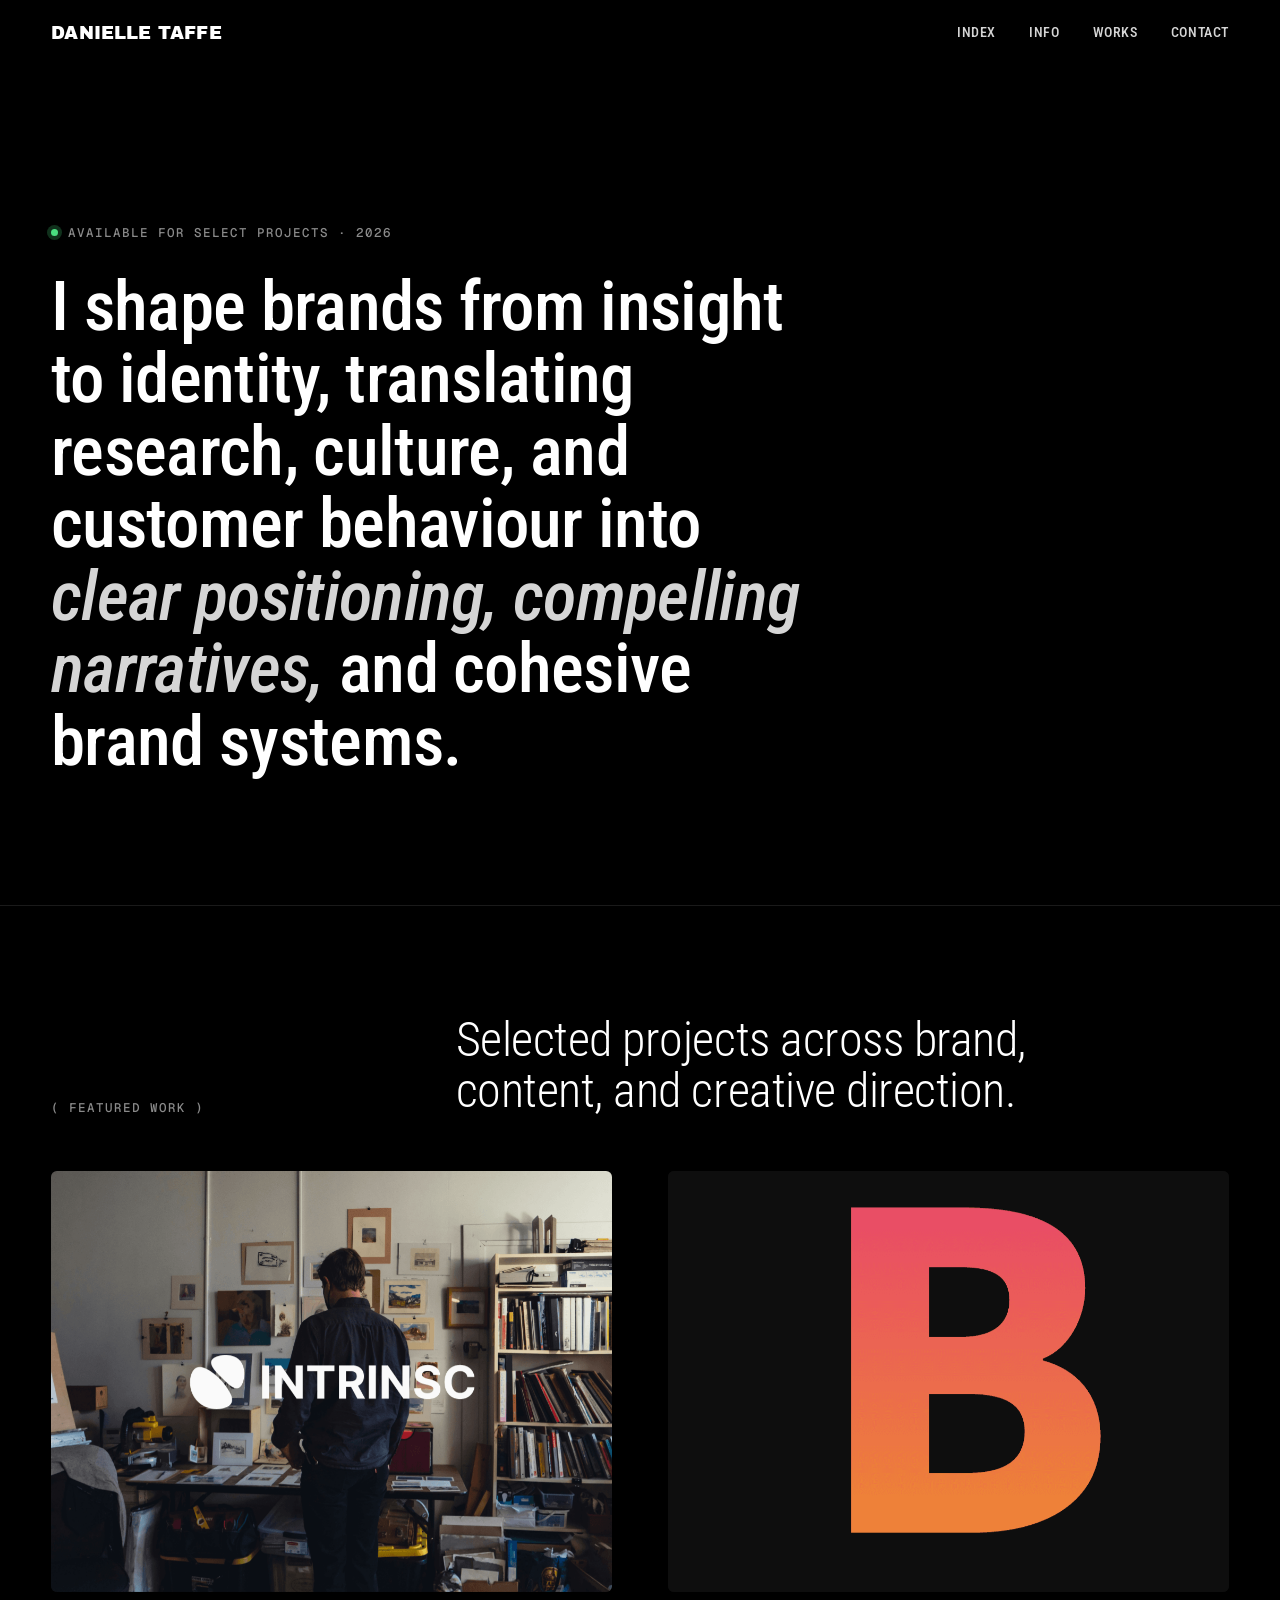
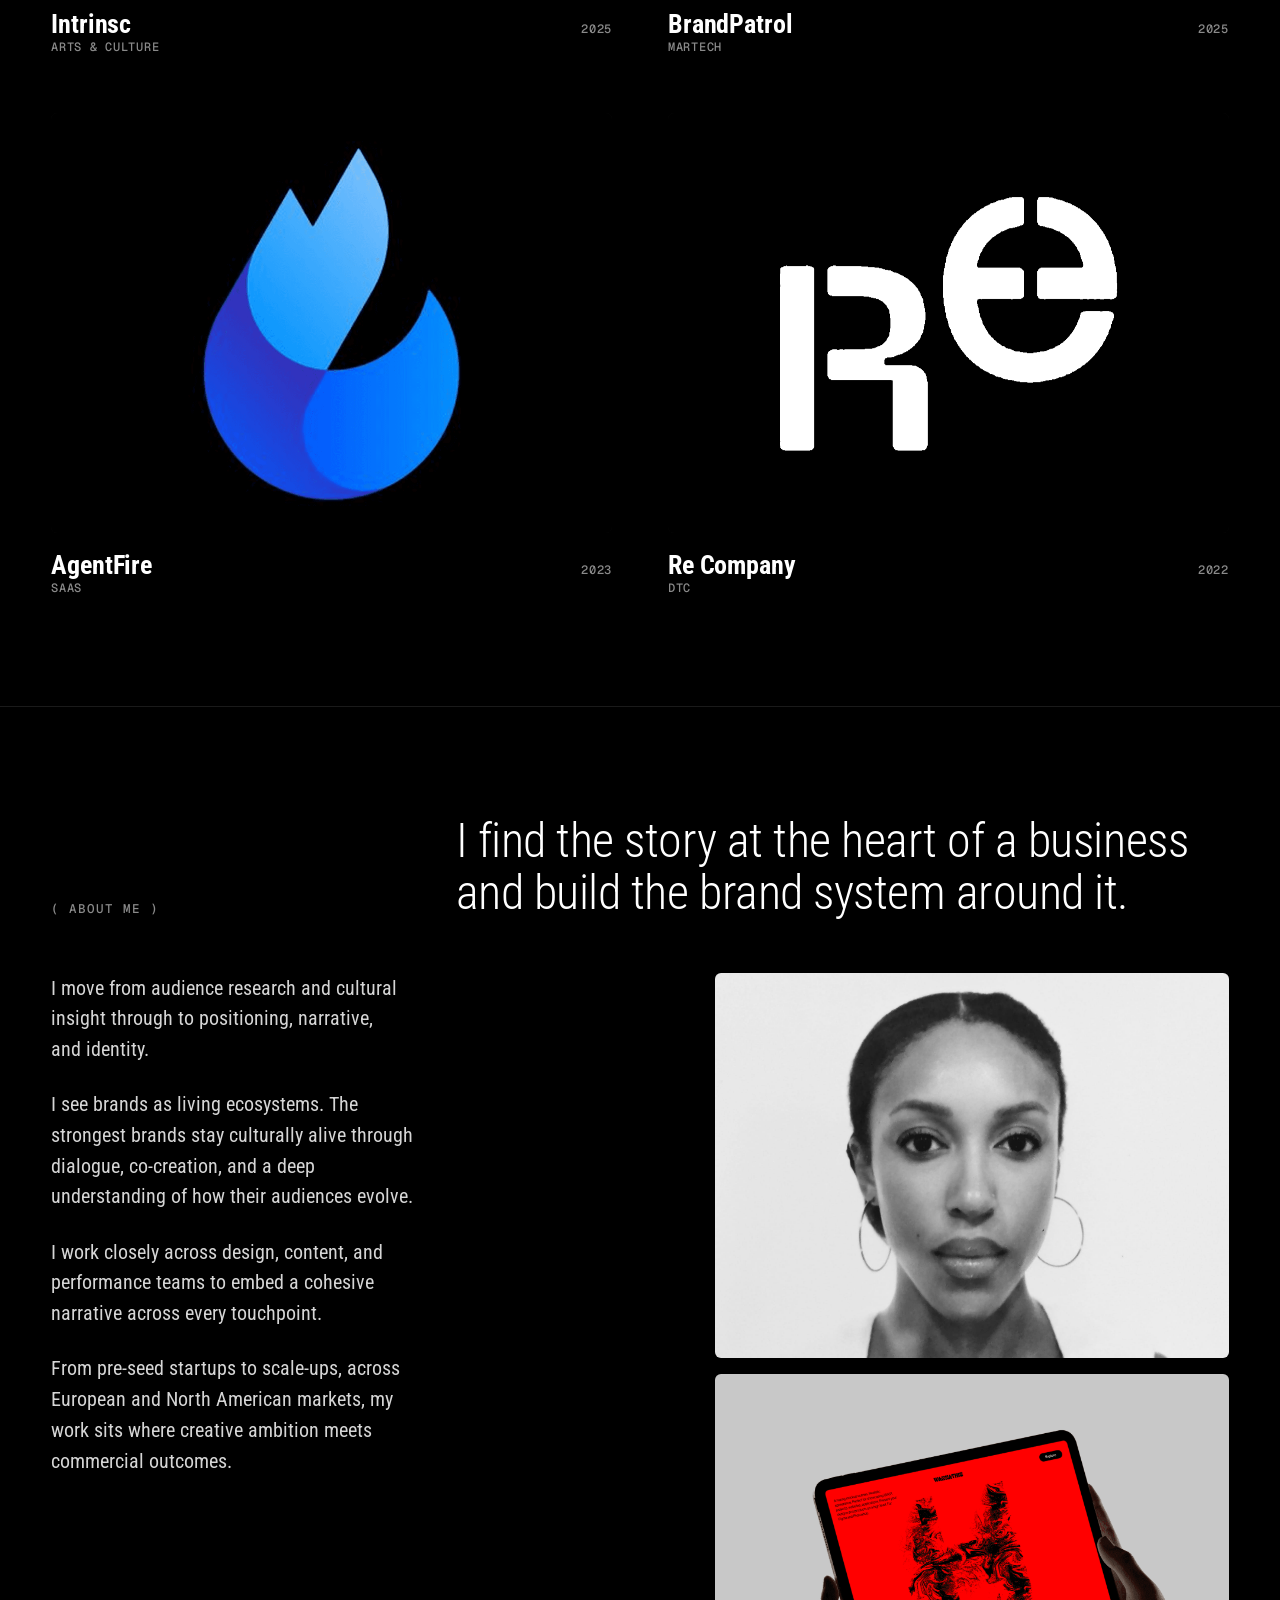
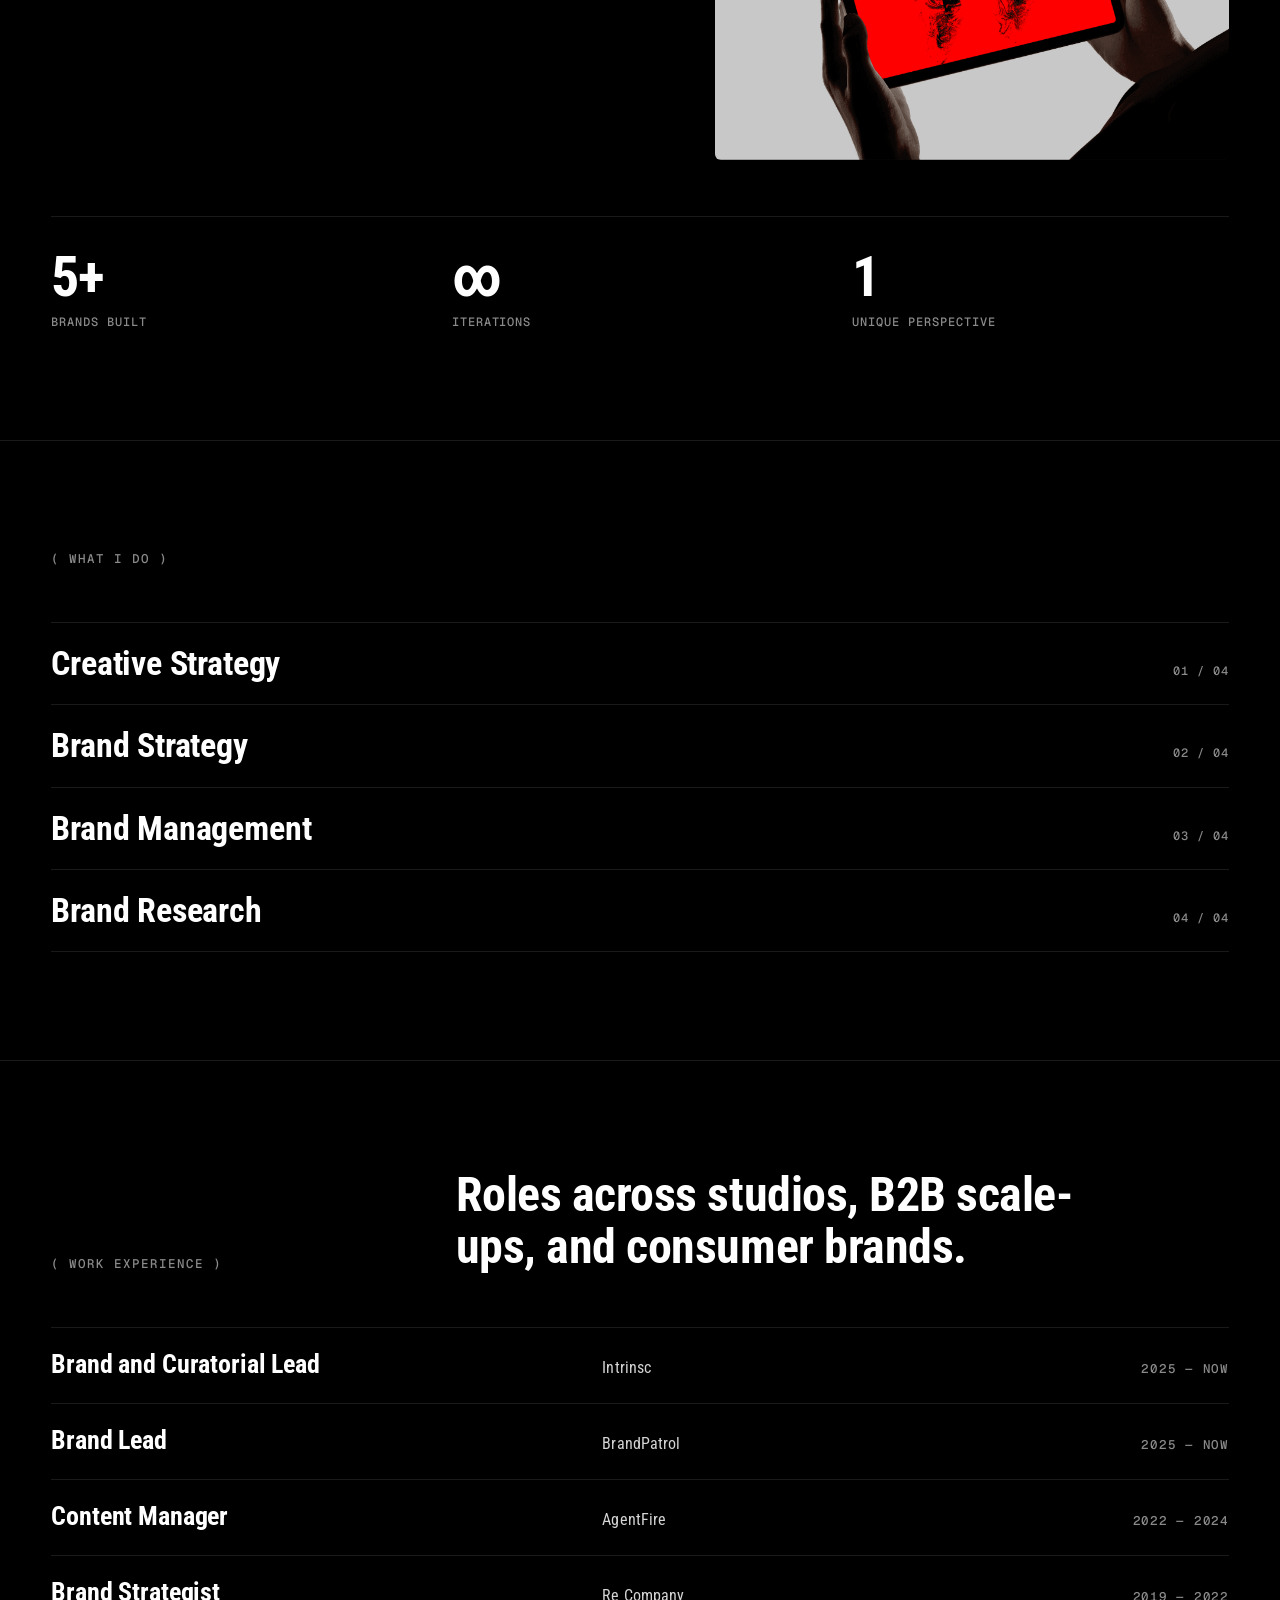
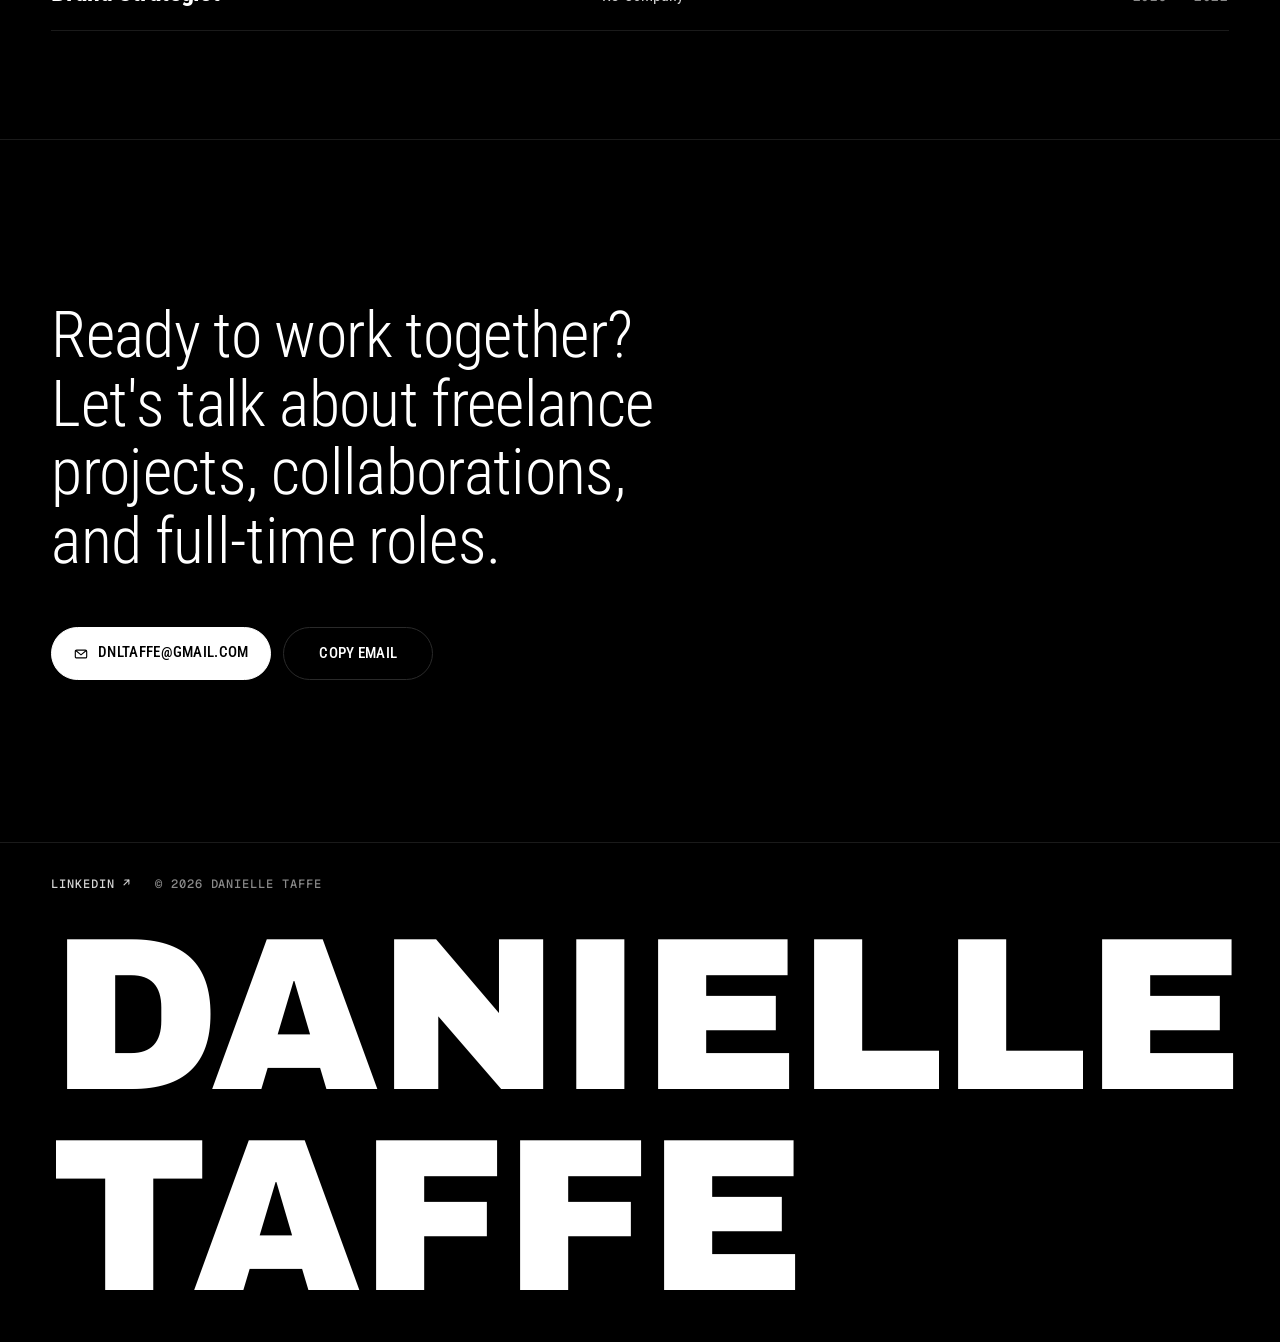
==== index.html @ b40d3409 "Add files via upload" ====
<!doctype html>
<html lang="en">
<head>
<meta charset="utf-8" />
<meta name="viewport" content="width=device-width, initial-scale=1" />
<title>Danielle Taffe — Brand & Creative Strategist</title>
<meta name="description" content="Brand and Creative Strategist. I shape brands from insight to identity." />
<link rel="preconnect" href="https://fonts.googleapis.com" />
<link rel="preconnect" href="https://fonts.gstatic.com" crossorigin />
<link href="https://fonts.googleapis.com/css2?family=Archivo+Black&family=Roboto+Condensed:ital,wght@0,400;0,500;0,700;1,400;1,700&family=Geist+Mono:wght@400;500&display=swap" rel="stylesheet" />
<link rel="stylesheet" href="styles.css" />
</head>
<body data-screen-label="Home">

<header class="site-header">
  <div class="container nav">
    <div class="wordmark"><a href="index.html">Danielle taffe</a></div>
    <nav class="nav-links" aria-label="Primary">
      <a href="index.html">Index</a>
      <a href="info.html">Info</a>
      <a href="works.html">Works</a>
      <a href="mailto:dnltaffe@gmail.com">Contact</a>
    </nav>
  </div>
</header>

<main>
  <!-- ────────────── HERO ────────────── -->
  <section class="hero">
    <div class="container">
      <p class="eyebrow reveal"><span class="dot"></span> Available for select projects · 2026</p>
      <h1 class="reveal" data-delay="1" style="font-weight: 500">
        I shape brands from insight to identity, translating research, culture, and customer behaviour into <em>clear positioning, compelling narratives,</em> and cohesive brand systems.
      </h1>
    </div>
  </section>

  <!-- ────────────── FEATURED WORK ────────────── -->
  <section class="section" id="work">
    <div class="container">
      <div class="section-head reveal">
        <span class="section-label">( Featured work )</span>
        <h2 class="section-title" style="font-weight: 300">Selected projects across brand, content, and creative direction.</h2>
      </div>

      <div class="projects two-up">
        <a class="project reveal" href="works/intrinsc.html">
          <div class="project__media">
            <img src="assets/intrinsc-hero.png" alt="Intrinsc — brand identity" loading="lazy" />
            <span class="project__view">View project
              <svg viewBox="0 0 12 12" fill="none" stroke="currentColor" stroke-width="1.5"><path d="M2 10L10 2M4 2h6v6"/></svg>
            </span>
          </div>
          <div class="project__meta">
            <div>
              <div class="project__title">Intrinsc</div>
              <div class="project__tag">Arts & Culture</div>
            </div>
            <div class="project__year">2025</div>
          </div>
        </a>

        <a class="project reveal" data-delay="1" href="works/brandpatrol.html">
          <div class="project__media">
            <img src="assets/brandpatrol-thumb.png" alt="BrandPatrol — brand & product" loading="lazy" />
            <span class="project__view">View project
              <svg viewBox="0 0 12 12" fill="none" stroke="currentColor" stroke-width="1.5"><path d="M2 10L10 2M4 2h6v6"/></svg>
            </span>
          </div>
          <div class="project__meta">
            <div>
              <div class="project__title">BrandPatrol</div>
              <div class="project__tag">Martech</div>
            </div>
            <div class="project__year">2025</div>
          </div>
        </a>

        <a class="project reveal" data-delay="2" href="works/agentfire.html">
          <div class="project__media">
            <img src="assets/agentfire-thumb.png" alt="AgentFire — content strategy" loading="lazy" />
            <span class="project__view">View project
              <svg viewBox="0 0 12 12" fill="none" stroke="currentColor" stroke-width="1.5"><path d="M2 10L10 2M4 2h6v6"/></svg>
            </span>
          </div>
          <div class="project__meta">
            <div>
              <div class="project__title">AgentFire</div>
              <div class="project__tag">SaaS</div>
            </div>
            <div class="project__year">2023</div>
          </div>
        </a>

        <a class="project reveal" data-delay="3" href="works/re-company.html">
          <div class="project__media">
            <img src="assets/recompany-thumb.png" alt="Re Company — brand strategy" loading="lazy" />
            <span class="project__view">View project
              <svg viewBox="0 0 12 12" fill="none" stroke="currentColor" stroke-width="1.5"><path d="M2 10L10 2M4 2h6v6"/></svg>
            </span>
          </div>
          <div class="project__meta">
            <div>
              <div class="project__title">Re Company</div>
              <div class="project__tag">DTC</div>
            </div>
            <div class="project__year">2022</div>
          </div>
        </a>
      </div>
    </div>
  </section>

  <!-- ────────────── ABOUT / INFO ────────────── -->
  <section class="section" id="info">
    <div class="container">
      <div class="section-head reveal">
        <span class="section-label">( About me )</span>
        <h2 class="section-title" style="font-weight: 300">I find the story at the heart of a business and build the brand system around it.</h2>
      </div>

      <div class="about-grid">
        <div class="about-copy reveal">
          <p>I move from audience research and cultural insight through to positioning, narrative, and identity.</p>
          <p>I see brands as living ecosystems. The strongest brands stay culturally alive through dialogue, co-creation, and a deep understanding of how their audiences evolve.</p>
          <p>I work closely across design, content, and performance teams to embed a cohesive narrative across every touchpoint.</p>
          <p>From pre-seed startups to scale-ups, across European and North American markets, my work sits where creative ambition meets commercial outcomes.</p>
        </div>
        <div class="about-media reveal" data-delay="1">
          <img src="assets/SuRT0lh9m4CYpIQ8K9o80RB43E.jpeg" alt="" loading="lazy" />
          <img src="assets/M5tPh6eA4vReOJEGZeiKaUNPvA.png" alt="" loading="lazy" />
        </div>
      </div>

      <div class="stats reveal" data-delay="2">
        <div class="stat"><div class="stat__num">5+</div><div class="stat__label">Brands built</div></div>
        <div class="stat"><div class="stat__num">∞</div><div class="stat__label">Iterations</div></div>
        <div class="stat"><div class="stat__num">1</div><div class="stat__label">Unique perspective</div></div>
      </div>
    </div>
  </section>

  <!-- ────────────── WHAT I DO ────────────── -->
  <section class="section">
    <div class="container">
      <div class="section-head reveal">
        <span class="section-label">( What I do )</span>
        <h2 class="section-title">
</h2>
      </div>

      <ul class="cap-list">
        <li class="reveal"><span>Creative Strategy</span><span class="num">01 / 04</span></li>
        <li class="reveal" data-delay="1"><span>Brand Strategy</span><span class="num">02 / 04</span></li>
        <li class="reveal" data-delay="2"><span>Brand Management</span><span class="num">03 / 04</span></li>
        <li class="reveal" data-delay="3"><span>Brand Research</span><span class="num">04 / 04</span></li>
      </ul>
    </div>
  </section>

  <!-- ────────────── WORK EXPERIENCE ────────────── -->
  <section class="section">
    <div class="container">
      <div class="section-head reveal">
        <span class="section-label">( Work experience )</span>
        <h2 class="section-title">Roles across studios, B2B scale-ups, and consumer brands.</h2>
      </div>

      <ul class="exp-list">
        <li class="reveal">
          <span class="exp-role">Brand and Curatorial Lead</span>
          <span class="exp-company">Intrinsc</span>
          <span class="exp-years">2025 — Now</span>
        </li>
        <li class="reveal" data-delay="1">
          <span class="exp-role">Brand Lead</span>
          <span class="exp-company">BrandPatrol</span>
          <span class="exp-years">2025 — Now</span>
        </li>
        <li class="reveal" data-delay="2">
          <span class="exp-role">Content Manager</span>
          <span class="exp-company">AgentFire</span>
          <span class="exp-years">2022 — 2024</span>
        </li>
        <li class="reveal" data-delay="3">
          <span class="exp-role">Brand Strategist</span>
          <span class="exp-company">Re Company</span>
          <span class="exp-years">2019 — 2022</span>
        </li>
      </ul>
    </div>
  </section>

  <!-- ────────────── CONTACT ────────────── -->
  <section class="contact">
    <div class="container">
      <h2 class="reveal" style="font-weight: 300">Ready to work together? Let's talk about freelance projects, collaborations, and full-time roles.</h2>
      <div class="contact-actions reveal" data-delay="1">
        <a href="mailto:dnltaffe@gmail.com" class="btn">
          <svg class="icon-mail" viewBox="0 0 16 16" fill="none" stroke="currentColor" stroke-width="1.3"><rect x="1.5" y="3.5" width="13" height="9" rx="1.5"/><path d="M2 4l6 5 6-5"/></svg>
          dnltaffe@gmail.com
        </a>
        <button class="btn btn--ghost copy-btn" data-copy-email="dnltaffe@gmail.com" type="button">
          <span class="label-default">Copy email</span>
          <span class="label-copied">Copied ✓</span>
        </button>
      </div>
    </div>
  </section>
</main>

<footer class="site-footer">
  <div class="container">
    <div class="footer-inner">
      <div class="footer-meta">
        <a href="https://www.linkedin.com/in/danielletaffe/" target="_blank" rel="noopener">LinkedIn ↗</a>
        <span>© 2026 Danielle Taffe</span>
      </div>
    </div>
    <div class="wordmark-lg">Danielle taffe</div>
  </div>
</footer>

<script src="main.js"></script>
</body>
</html>
---- styles.css ----
/* ============================================================
   Danielle Taffe — Portfolio
   Dark theme · Roboto Condensed · Archivo Black wordmark
   ============================================================ */
:root {
  /* Color */
  --bg:        #000;
  --bg-2:      #0e0e0e;
  --bg-3:      #161616;
  --fg:        #ffffff;
  --fg-2:      #d5d5d5;
  --muted:     #8a8a8a;
  --rule:      #2a2a2a;
  --rule-soft: #1a1a1a;
  --inverse:   #000;
  --invbg:     #fff;
  --accent-green: #4ade80;

  /* Type */
  --display: "Archivo Black", "Helvetica Neue", Arial, sans-serif;
  --sans:    "Roboto Condensed", ui-sans-serif, system-ui, -apple-system, "Helvetica Neue", Arial, sans-serif;
  --mono:    "Geist Mono", ui-monospace, "SF Mono", Menlo, monospace;

  /* Sizing */
  --container: 1320px;
  --pad-x: clamp(20px, 4vw, 56px);
  --gap-row: clamp(80px, 12vh, 180px);

  /* Motion */
  --ease:     cubic-bezier(.2,.7,.2,1);
  --ease-out: cubic-bezier(.16,1,.3,1);
}

* { box-sizing: border-box; }
html, body { margin: 0; padding: 0; }
html { -webkit-text-size-adjust: 100%; scroll-behavior: smooth; }

body {
  background: var(--bg);
  color: var(--fg);
  font-family: var(--sans);
  font-size: 17px;
  font-weight: 400;
  line-height: 1.55;
  letter-spacing: 0.005em;
  -webkit-font-smoothing: antialiased;
  text-rendering: optimizeLegibility;
}

img, video { max-width: 100%; height: auto; display: block; }
a { color: inherit; text-decoration: none; }

::selection { background: var(--fg); color: var(--bg); }

.container {
  width: 100%;
  max-width: var(--container);
  margin: 0 auto;
  padding-inline: var(--pad-x);
}

/* ============================================================
   Header
   ============================================================ */
.site-header {
  position: sticky;
  top: 0;
  z-index: 50;
  background: color-mix(in oklab, var(--bg) 88%, transparent);
  backdrop-filter: saturate(140%) blur(14px);
  -webkit-backdrop-filter: saturate(140%) blur(14px);
  border-bottom: 1px solid transparent;
  transition: border-color .3s var(--ease);
}
.site-header.scrolled { border-bottom-color: var(--rule); }

.nav {
  display: flex;
  align-items: center;
  justify-content: space-between;
  padding-block: 18px;
}
.wordmark {
  font-family: var(--display);
  font-weight: 400; /* Archivo Black is single-weight, already heavy */
  font-size: clamp(15px, 1.5vw, 18px);
  letter-spacing: 0.01em;
  line-height: 1;
  text-transform: uppercase;
}
.wordmark a { display: inline-block; transition: opacity .25s var(--ease); }
.wordmark a:hover { opacity: .65; }

.nav-links {
  display: flex;
  gap: clamp(18px, 2.6vw, 36px);
  font-family: var(--sans);
  font-size: 14px;
  font-weight: 500;
  letter-spacing: 0.04em;
  text-transform: uppercase;
}
.nav-links a {
  position: relative;
  padding-block: 4px;
  color: var(--fg-2);
  transition: color .25s var(--ease);
}
.nav-links a::after {
  content: "";
  position: absolute;
  left: 0; right: 0; bottom: 0;
  height: 1px;
  background: currentColor;
  transform: scaleX(0);
  transform-origin: left;
  transition: transform .35s var(--ease-out);
}
.nav-links a:hover { color: var(--fg); }
.nav-links a:hover::after,
.nav-links a.is-active::after { transform: scaleX(1); }

/* ============================================================
   Type — headings system (all Roboto Condensed bold)
   ============================================================ */
h1, h2, h3, h4, h5, h6 {
  font-family: var(--sans);
  font-weight: 700;
  line-height: 1.08;
  letter-spacing: -0.005em;
  margin: 0;
  color: var(--fg);
  text-wrap: balance;
}
em { font-style: italic; color: var(--fg-2); }
strong { font-weight: 700; color: var(--fg); }

/* ============================================================
   Hero
   ============================================================ */
.hero {
  padding-top: clamp(80px, 16vh, 180px);
  padding-bottom: clamp(80px, 14vh, 160px);
}
.hero h1 {
  font-size: clamp(40px, 5.4vw, 72px);
  font-weight: 700;
  line-height: 1.05;
  letter-spacing: -0.01em;
  max-width: 22ch;
}

.hero .eyebrow {
  display: inline-flex;
  align-items: center;
  gap: 10px;
  font-family: var(--mono);
  font-size: 12.5px;
  font-weight: 500;
  letter-spacing: 0.08em;
  text-transform: uppercase;
  color: var(--muted);
  margin-bottom: 28px;
}
.eyebrow .dot {
  width: 7px; height: 7px;
  border-radius: 999px;
  background: var(--accent-green);
  box-shadow: 0 0 0 4px color-mix(in oklab, var(--accent-green) 22%, transparent);
}

/* ============================================================
   Section heading
   ============================================================ */
.section { padding-block: var(--gap-row); border-top: 1px solid var(--rule-soft); }
.section:first-of-type { border-top: 0; }

.section-head {
  display: grid;
  grid-template-columns: 1fr;
  gap: 18px;
  margin-bottom: clamp(40px, 6vh, 72px);
}
@media (min-width: 820px) {
  .section-head { grid-template-columns: 1fr 2fr; align-items: end; }
}
.section-label {
  font-family: var(--mono);
  font-size: 12.5px;
  font-weight: 500;
  letter-spacing: 0.08em;
  text-transform: uppercase;
  color: var(--muted);
}
.section-title {
  font-size: clamp(32px, 4vw, 48px);
  font-weight: 700;
  line-height: 1.08;
  letter-spacing: -0.01em;
}

/* ============================================================
   Project list
   ============================================================ */
.projects { display: grid; grid-template-columns: 1fr; gap: clamp(32px, 5vw, 56px); }
@media (min-width: 720px) {
  .projects.two-up { grid-template-columns: 1fr 1fr; }
}

.project {
  display: block;
  position: relative;
}
.project__media {
  position: relative;
  overflow: hidden;
  background: var(--bg-2);
  border-radius: 6px;
  aspect-ratio: 4/3;
}
.project__media img,
.project__media video {
  width: 100%;
  height: 100%;
  object-fit: cover;
  transition: transform 1.1s var(--ease-out), filter .6s var(--ease);
  will-change: transform;
}
.project:hover .project__media img,
.project:hover .project__media video { transform: scale(1.035); }

.project__meta {
  display: flex;
  align-items: baseline;
  justify-content: space-between;
  gap: 16px;
  margin-top: 18px;
  font-size: 15px;
  color: var(--fg-2);
}
.project__title {
  font-family: var(--sans);
  font-weight: 700;
  font-size: clamp(22px, 2vw, 26px);
  letter-spacing: -0.005em;
  color: var(--fg);
  line-height: 1.1;
}
.project__tag, .project__year {
  font-family: var(--mono);
  font-size: 12px;
  font-weight: 500;
  letter-spacing: 0.06em;
  text-transform: uppercase;
  color: var(--muted);
}
.project__tags { display: flex; gap: 14px; }

.project__view {
  position: absolute;
  inset: auto auto 16px 16px;
  display: inline-flex;
  align-items: center;
  gap: 8px;
  padding: 8px 14px;
  background: color-mix(in oklab, var(--fg) 92%, transparent);
  color: var(--bg);
  backdrop-filter: blur(8px);
  border-radius: 999px;
  font-family: var(--mono);
  font-size: 11.5px;
  font-weight: 500;
  letter-spacing: 0.08em;
  text-transform: uppercase;
  transform: translateY(8px);
  opacity: 0;
  transition: transform .5s var(--ease-out), opacity .35s var(--ease);
}
.project:hover .project__view { transform: translateY(0); opacity: 1; }
.project__view svg { width: 11px; height: 11px; }

/* ============================================================
   About / Info
   ============================================================ */
.about-grid {
  display: grid;
  grid-template-columns: 1fr;
  gap: clamp(40px, 6vw, 72px);
  align-items: start;
}
@media (min-width: 940px) {
  .about-grid { grid-template-columns: 1.15fr 1fr; }
}
.about-copy p {
  font-family: var(--sans);
  font-weight: 400;
  font-size: clamp(18px, 1.6vw, 22px);
  line-height: 1.5;
  letter-spacing: 0;
  margin: 0 0 1.2em;
  color: var(--fg-2);
  text-wrap: pretty;
  max-width: 38ch;
}
.about-copy p:last-child { margin-bottom: 0; }

.about-media { display: grid; gap: 16px; }
.about-media img {
  width: 100%;
  border-radius: 6px;
  aspect-ratio: 4/3;
  object-fit: cover;
  background: var(--bg-2);
}

/* Stats */
.stats {
  display: grid;
  grid-template-columns: repeat(3, 1fr);
  gap: 24px;
  margin-top: 56px;
  border-top: 1px solid var(--rule-soft);
  padding-top: 32px;
}
.stat__num {
  font-family: var(--sans);
  font-weight: 700;
  font-size: clamp(36px, 4.6vw, 56px);
  line-height: 1;
  letter-spacing: -0.02em;
}
.stat__label {
  margin-top: 8px;
  font-family: var(--mono);
  font-size: 12px;
  font-weight: 500;
  letter-spacing: 0.08em;
  text-transform: uppercase;
  color: var(--muted);
}

/* Capabilities list */
.cap-list { list-style: none; padding: 0; margin: 0; }
.cap-list li {
  display: flex;
  align-items: baseline;
  justify-content: space-between;
  gap: 24px;
  padding-block: 22px;
  border-top: 1px solid var(--rule-soft);
  font-family: var(--sans);
  font-weight: 700;
  font-size: clamp(24px, 2.8vw, 34px);
  letter-spacing: -0.005em;
  line-height: 1.1;
  transition: padding .35s var(--ease);
  cursor: default;
}
.cap-list li:last-child { border-bottom: 1px solid var(--rule-soft); }
.cap-list li .num {
  font-family: var(--mono);
  font-weight: 500;
  font-size: 12px;
  letter-spacing: 0.08em;
  color: var(--muted);
  text-transform: uppercase;
}
.cap-list li:hover { padding-left: 14px; }

/* Experience list */
.exp-list { list-style: none; padding: 0; margin: 0; }
.exp-list li {
  display: grid;
  grid-template-columns: 1fr;
  gap: 6px;
  padding-block: 22px;
  border-top: 1px solid var(--rule-soft);
}
@media (min-width: 720px) {
  .exp-list li {
    grid-template-columns: 1.4fr 1fr 0.6fr;
    align-items: baseline;
    gap: 24px;
  }
}
.exp-list li:last-child { border-bottom: 1px solid var(--rule-soft); }
.exp-role {
  font-family: var(--sans);
  font-weight: 700;
  font-size: clamp(20px, 2.2vw, 26px);
  letter-spacing: -0.005em;
  line-height: 1.15;
}
.exp-company { color: var(--fg-2); font-size: 16px; }
.exp-years {
  font-family: var(--mono);
  font-size: 12.5px;
  font-weight: 500;
  letter-spacing: 0.06em;
  text-transform: uppercase;
  color: var(--muted);
}
@media (min-width: 720px) {
  .exp-years { text-align: right; }
}

/* ============================================================
   Contact / Footer CTA
   ============================================================ */
.contact {
  padding-block: clamp(120px, 18vh, 220px);
  border-top: 1px solid var(--rule-soft);
}
.contact h2 {
  font-family: var(--sans);
  font-weight: 700;
  font-size: clamp(34px, 5vw, 64px);
  line-height: 1.07;
  letter-spacing: -0.01em;
  margin: 0 0 .8em;
  max-width: 22ch;
}
.contact-actions {
  display: flex;
  flex-wrap: wrap;
  gap: 12px;
  margin-top: 28px;
}

.btn {
  display: inline-flex;
  align-items: center;
  gap: 10px;
  padding: 14px 22px;
  font-family: var(--sans);
  font-weight: 500;
  font-size: 14.5px;
  letter-spacing: 0.02em;
  text-transform: uppercase;
  border-radius: 999px;
  border: 1px solid var(--fg);
  background: var(--fg);
  color: var(--bg);
  cursor: pointer;
  transition: background .25s var(--ease), color .25s var(--ease), transform .25s var(--ease);
}
.btn:hover { transform: translateY(-1px); }
.btn--ghost {
  background: transparent;
  color: var(--fg);
  border-color: var(--rule);
}
.btn--ghost:hover { border-color: var(--fg); }

.btn .icon-mail { width: 14px; height: 14px; }

/* Copy button states */
.copy-btn { position: relative; min-width: 150px; justify-content: center; }
.copy-btn span { transition: opacity .25s var(--ease), transform .3s var(--ease); }
.copy-btn .label-default { display: inline-block; }
.copy-btn .label-copied {
  position: absolute;
  left: 0; right: 0;
  opacity: 0;
  transform: translateY(6px);
}
.copy-btn.is-copied .label-default { opacity: 0; transform: translateY(-6px); }
.copy-btn.is-copied .label-copied { opacity: 1; transform: translateY(0); }

/* ============================================================
   Footer
   ============================================================ */
.site-footer {
  padding-block: 32px 24px;
  border-top: 1px solid var(--rule-soft);
}
.footer-inner {
  display: flex;
  align-items: flex-end;
  justify-content: space-between;
  gap: 24px;
  flex-wrap: wrap;
}
.site-footer .wordmark-lg {
  font-family: var(--display) !important;
  font-weight: 400;
  font-size: clamp(56px, 17vw, 220px);
  line-height: .92;
  letter-spacing: -0.005em;
  text-transform: uppercase;
  margin: 24px 0 0;
  color: var(--fg);
  /* Tighten the letter to the very edges for that nameplate feel */
}
.footer-meta {
  display: flex;
  gap: 24px;
  font-family: var(--mono);
  font-size: 12px;
  font-weight: 500;
  letter-spacing: 0.08em;
  text-transform: uppercase;
  color: var(--muted);
}
.footer-meta a { color: var(--fg-2); }
.footer-meta a:hover { color: var(--fg); }

/* ============================================================
   Case study (project page)
   ============================================================ */
.case-hero {
  padding-top: clamp(40px, 8vh, 80px);
  padding-bottom: clamp(40px, 5vh, 64px);
}
.case-hero__media {
  background: var(--bg-2);
  border-radius: 8px;
  overflow: hidden;
  aspect-ratio: 4/3;
  margin: 0;
}
.case-hero__media img { width: 100%; height: 100%; object-fit: cover; }

.case-meta {
  display: grid;
  grid-template-columns: 1fr;
  gap: 24px;
  padding-block: 48px;
  border-top: 1px solid var(--rule-soft);
  border-bottom: 1px solid var(--rule-soft);
}
@media (min-width: 820px) {
  .case-meta { grid-template-columns: 1.4fr 1fr 1fr auto; align-items: start; }
}
.case-meta__block .label {
  font-family: var(--mono);
  font-size: 11.5px;
  font-weight: 500;
  letter-spacing: 0.08em;
  text-transform: uppercase;
  color: var(--muted);
  margin-bottom: 14px;
}
.case-meta__block .value {
  font-family: var(--sans);
  font-weight: 700;
  font-size: 20px;
  line-height: 1.2;
  letter-spacing: -0.005em;
}
.case-meta__deliverables {
  display: flex;
  flex-wrap: wrap;
  gap: 8px;
}
.deliverable {
  font-family: var(--sans);
  font-size: 13px;
  font-weight: 500;
  padding: 6px 12px;
  border: 1px solid var(--rule);
  border-radius: 999px;
  color: var(--fg-2);
}

.case-body { padding-block: clamp(72px, 12vh, 120px); }
.case-body__inner { max-width: 760px; margin: 0 auto; }
.case-body h3 {
  font-family: var(--sans);
  font-weight: 700;
  font-size: clamp(26px, 3vw, 34px);
  letter-spacing: -0.005em;
  margin: 2.2em 0 .6em;
  line-height: 1.15;
}
.case-body h3:first-child { margin-top: 0; }
.case-body p {
  font-family: var(--sans);
  font-weight: 400;
  font-size: 18px;
  line-height: 1.65;
  color: var(--fg-2);
  margin: 0 0 1.2em;
  text-wrap: pretty;
}
.case-body p em { color: var(--fg); font-style: italic; }
.case-body p strong { color: var(--fg); font-weight: 700; }

.case-figure {
  margin: clamp(56px, 9vh, 96px) 0;
}
.case-figure img {
  width: 100%;
  border-radius: 6px;
  background: var(--bg-2);
}
.case-figure--full {
  margin-inline: calc(50% - 50vw + var(--pad-x));
  max-width: calc(100vw - 2 * var(--pad-x));
}
@media (min-width: 1320px) {
  .case-figure--full {
    margin-inline: calc(-1 * (var(--container) - 760px) / 2);
    max-width: var(--container);
  }
}
.case-figure figcaption {
  font-family: var(--mono);
  font-size: 12px;
  letter-spacing: 0.06em;
  text-transform: uppercase;
  color: var(--muted);
  margin-top: 14px;
}

.case-figure--pair {
  display: grid;
  gap: 16px;
}
@media (min-width: 720px) {
  .case-figure--pair { grid-template-columns: 1fr 1fr; }
}

/* Responsive video embed */
.video-embed {
  position: relative;
  width: 100%;
  aspect-ratio: 16 / 9;
  border-radius: 6px;
  overflow: hidden;
  background: #000;
}
.video-embed iframe {
  position: absolute;
  inset: 0;
  width: 100%;
  height: 100%;
  border: 0;
}

/* Next work */
.next-work { padding-block: clamp(80px, 12vh, 140px); border-top: 1px solid var(--rule-soft); }
.next-work .section-label { margin-bottom: 24px; }
.next-work a {
  display: grid;
  grid-template-columns: 1fr;
  gap: 32px;
  align-items: center;
}
@media (min-width: 820px) {
  .next-work a { grid-template-columns: 1fr 1.4fr; }
}
.next-work__media {
  overflow: hidden;
  border-radius: 6px;
  aspect-ratio: 1/1;
  background: var(--bg-2);
}
.next-work__media img {
  width: 100%; height: 100%;
  object-fit: cover;
  transition: transform 1.1s var(--ease-out);
}
.next-work a:hover .next-work__media img { transform: scale(1.04); }
.next-work__title {
  font-family: var(--display);
  font-weight: 400;
  font-size: clamp(44px, 7vw, 96px);
  line-height: 1;
  letter-spacing: 0;
  text-transform: uppercase;
  margin: 0;
}
.next-work__title .arrow {
  display: inline-block;
  font-family: var(--sans);
  font-weight: 700;
  color: var(--muted);
  transition: transform .5s var(--ease-out), color .3s var(--ease);
}
.next-work a:hover .arrow { transform: translateX(12px); color: var(--fg); }

/* ============================================================
   Scroll reveal
   ============================================================ */
.reveal {
  opacity: 0;
  transform: translateY(24px);
  transition: opacity .9s var(--ease-out), transform .9s var(--ease-out);
}
.reveal.is-in { opacity: 1; transform: none; }
.reveal[data-delay="1"] { transition-delay: .08s; }
.reveal[data-delay="2"] { transition-delay: .16s; }
.reveal[data-delay="3"] { transition-delay: .24s; }
.reveal[data-delay="4"] { transition-delay: .32s; }

@media (prefers-reduced-motion: reduce) {
  *, *::before, *::after {
    transition-duration: .001ms !important;
    animation-duration: .001ms !important;
  }
  .reveal { opacity: 1; transform: none; }
}

/* ============================================================
   Utility
   ============================================================ */
.mono { font-family: var(--mono); }
.muted { color: var(--muted); }
.sr-only {
  position: absolute; width: 1px; height: 1px; padding: 0; margin: -1px;
  overflow: hidden; clip: rect(0,0,0,0); border: 0;
}
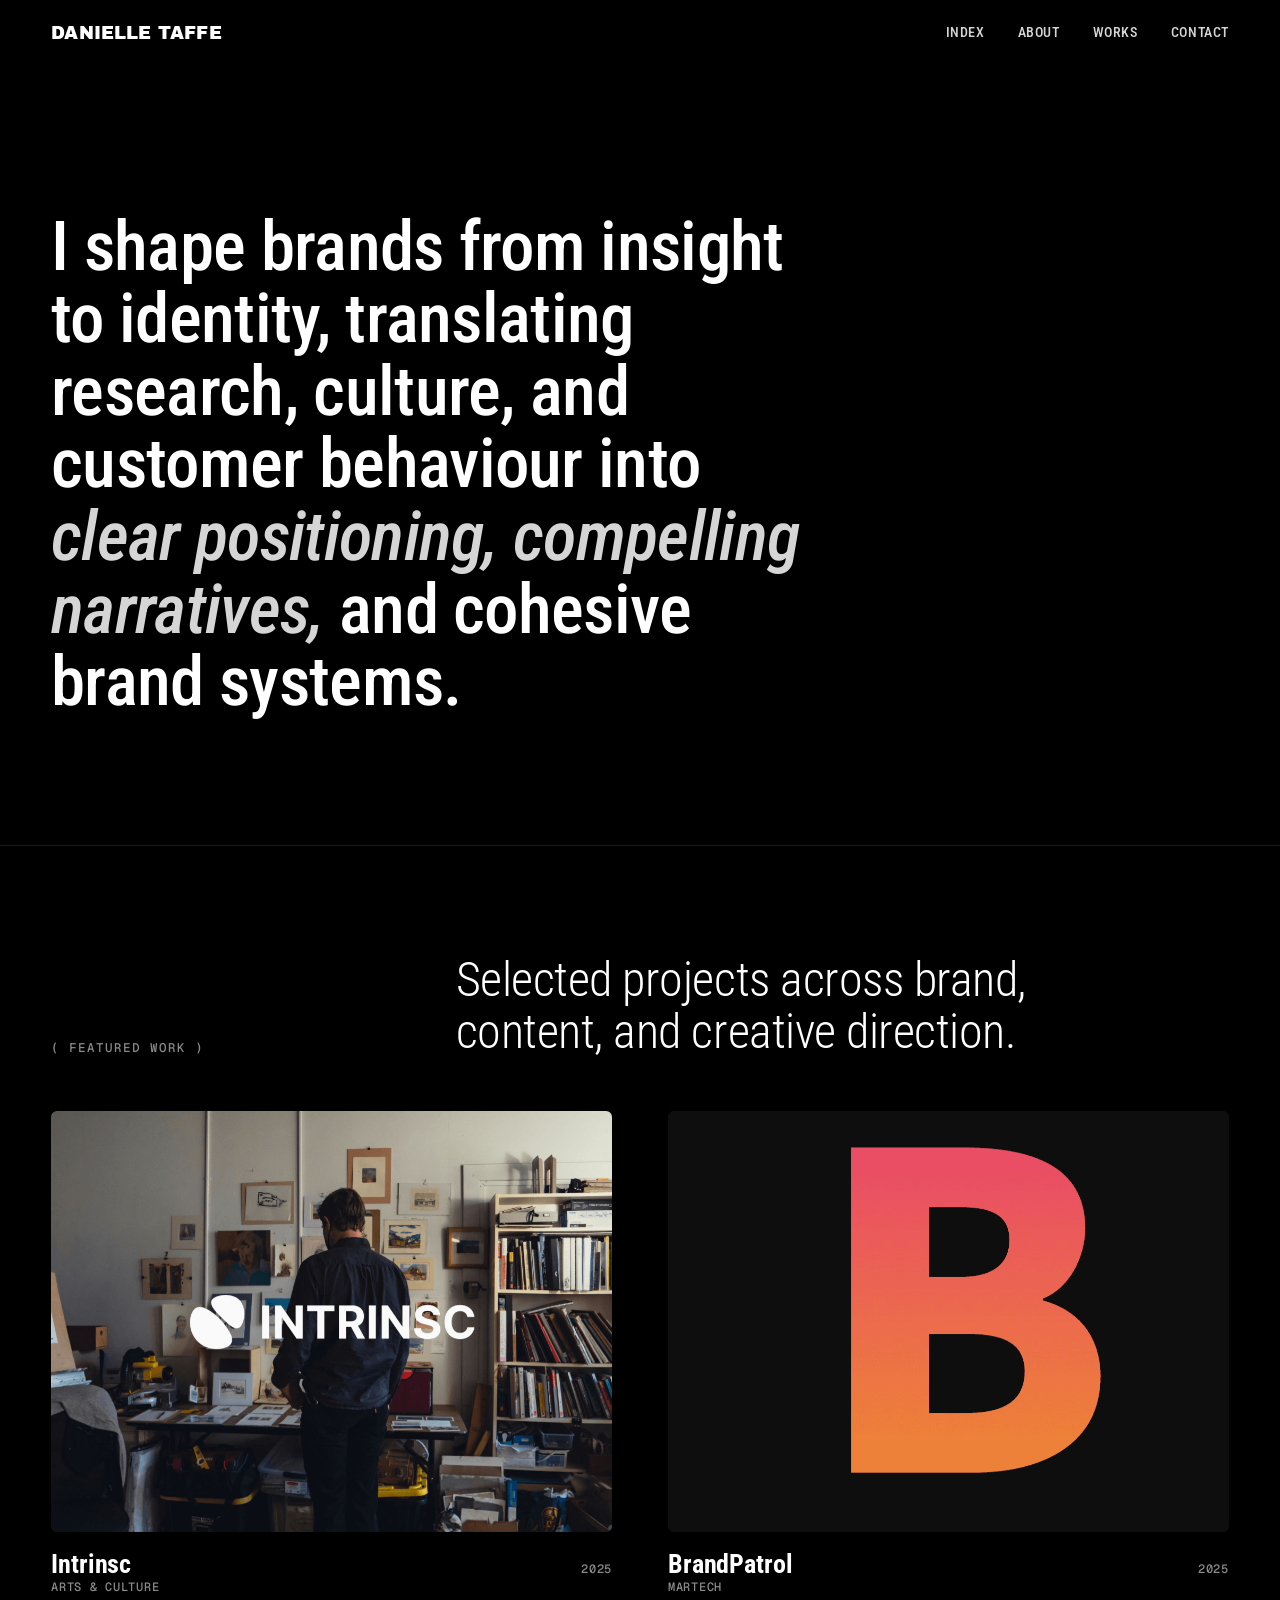
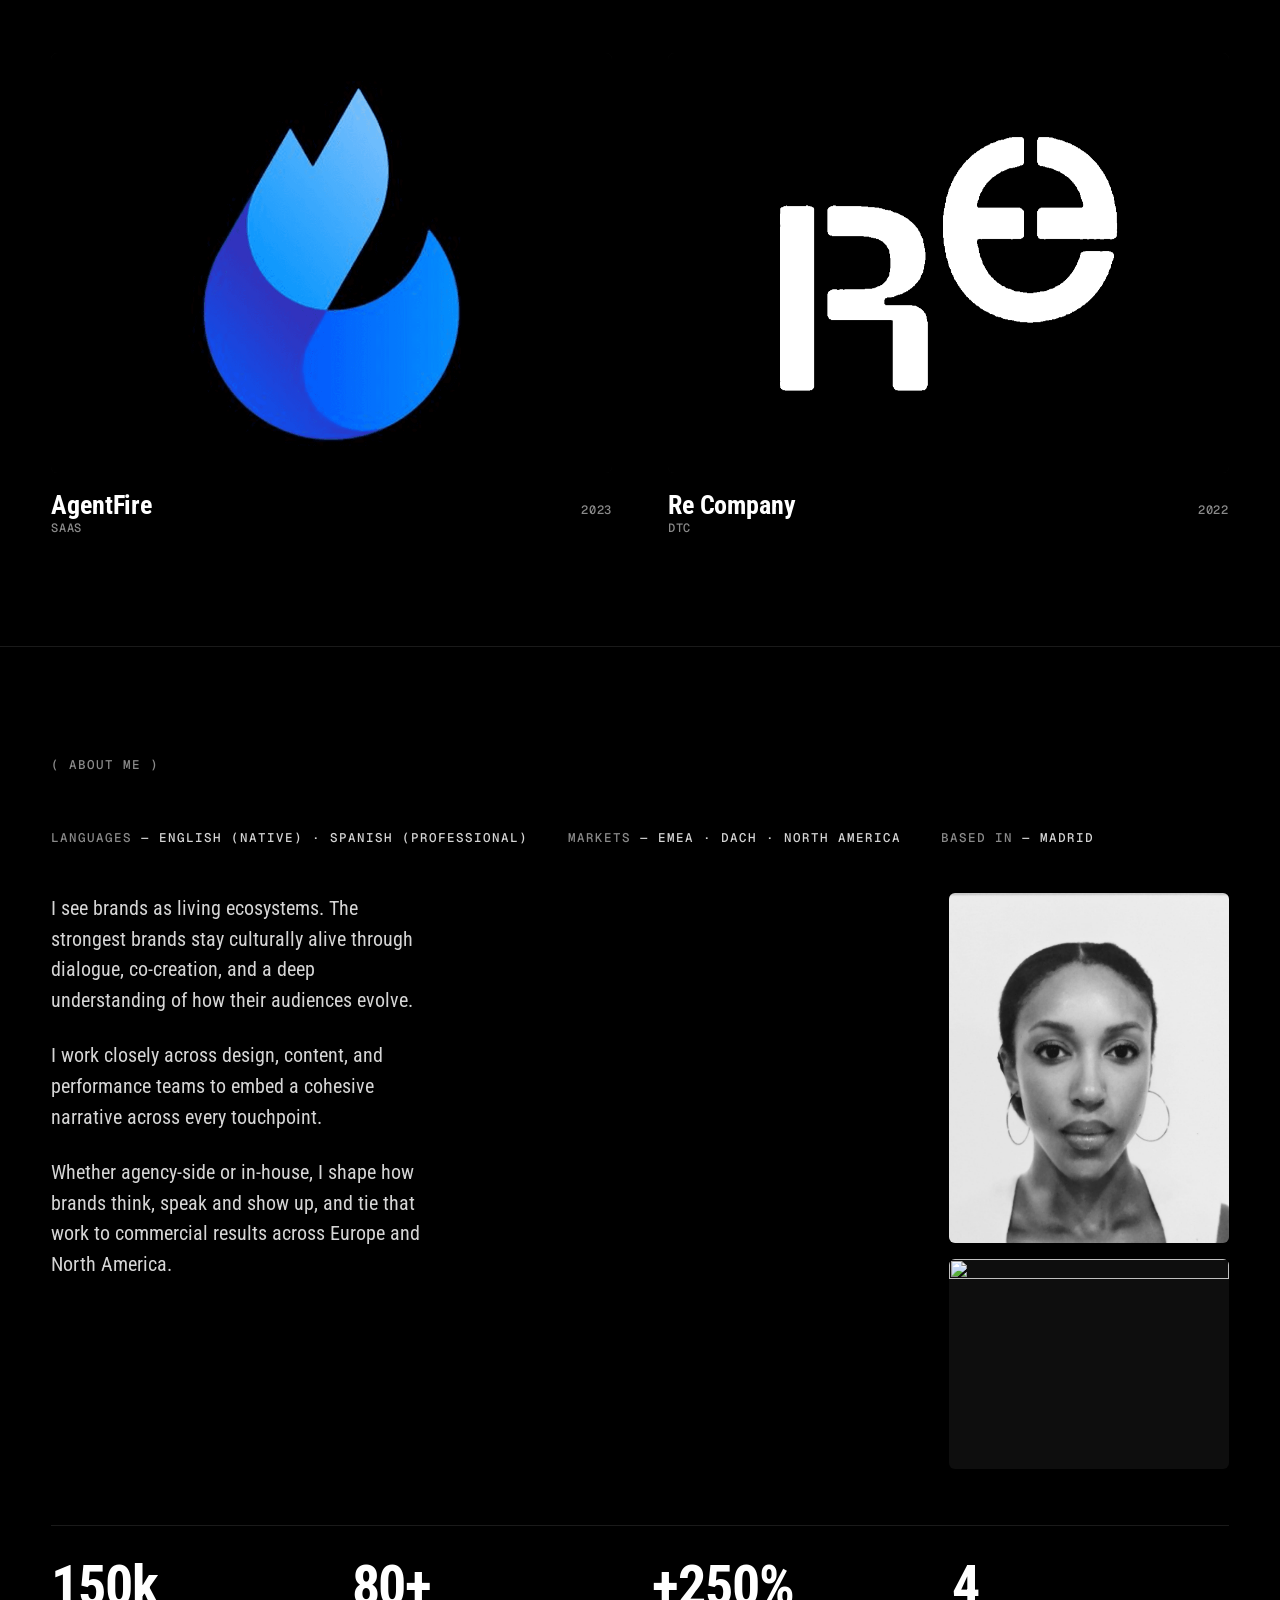
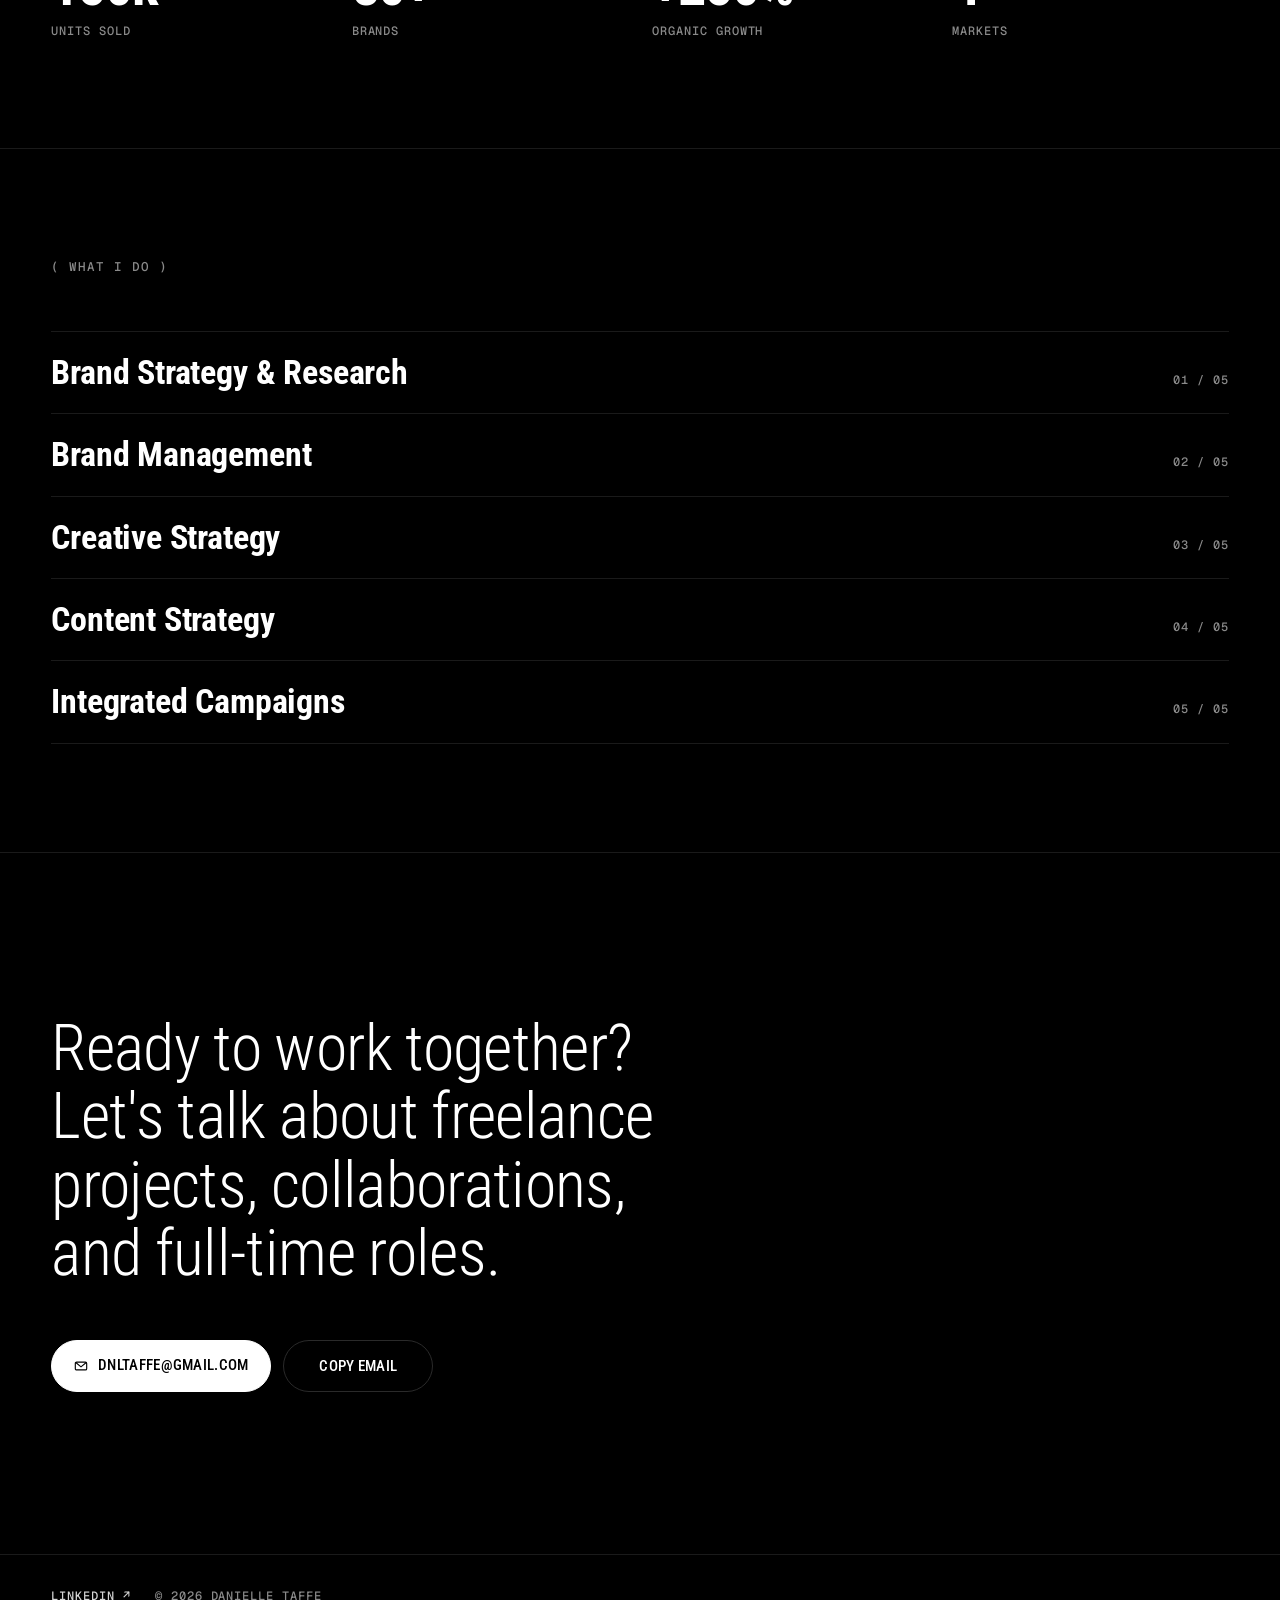
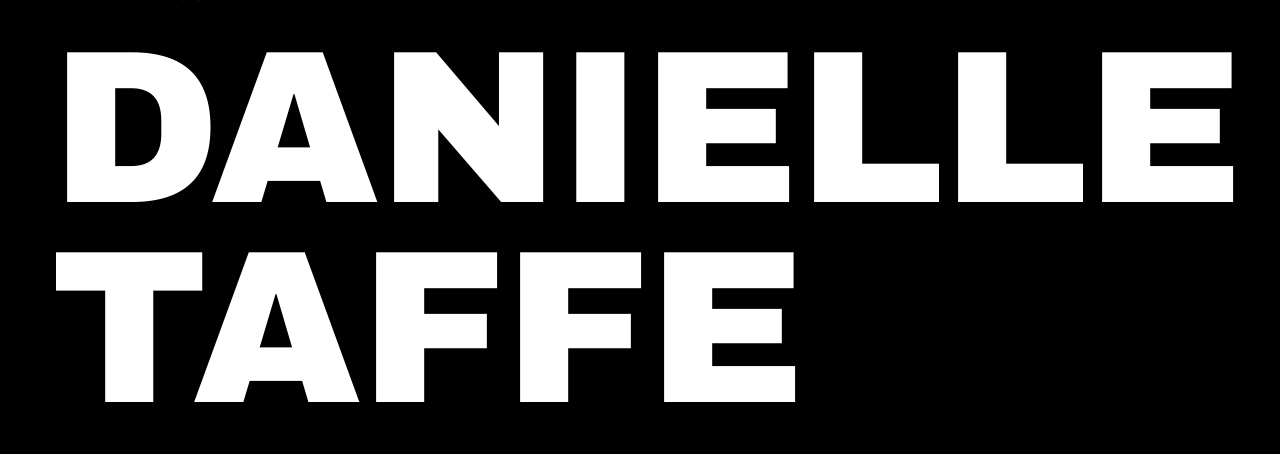
==== commit a05c9b6f: "Portfolio update" ====
--- a/index.html
+++ b/index.html
@@ -17,7 +17,7 @@
     <div class="wordmark"><a href="index.html">Danielle taffe</a></div>
     <nav class="nav-links" aria-label="Primary">
       <a href="index.html">Index</a>
-      <a href="info.html">Info</a>
+      <a href="#info">About</a>
       <a href="works.html">Works</a>
       <a href="mailto:dnltaffe@gmail.com">Contact</a>
     </nav>
@@ -28,7 +28,6 @@
   <!-- ────────────── HERO ────────────── -->
   <section class="hero">
     <div class="container">
-      <p class="eyebrow reveal"><span class="dot"></span> Available for select projects · 2026</p>
       <h1 class="reveal" data-delay="1" style="font-weight: 500">
         I shape brands from insight to identity, translating research, culture, and customer behaviour into <em>clear positioning, compelling narratives,</em> and cohesive brand systems.
       </h1>
@@ -116,26 +115,30 @@
     <div class="container">
       <div class="section-head reveal">
         <span class="section-label">( About me )</span>
-        <h2 class="section-title" style="font-weight: 300">I find the story at the heart of a business and build the brand system around it.</h2>
+      </div>
+      <div class="reveal" style="display:flex;flex-wrap:wrap;gap:10px 40px;margin-bottom:clamp(32px,5vh,56px);font-family:var(--mono);font-size:12.5px;font-weight:500;letter-spacing:0.08em;text-transform:uppercase;color:var(--fg-2)">
+        <div><span style="color:var(--muted)">Languages</span> — English (native) · Spanish (professional)</div>
+        <div><span style="color:var(--muted)">Markets</span> — EMEA · DACH · North America</div>
+        <div><span style="color:var(--muted)">Based in</span> — Madrid</div>
       </div>
 
       <div class="about-grid">
         <div class="about-copy reveal">
-          <p>I move from audience research and cultural insight through to positioning, narrative, and identity.</p>
           <p>I see brands as living ecosystems. The strongest brands stay culturally alive through dialogue, co-creation, and a deep understanding of how their audiences evolve.</p>
           <p>I work closely across design, content, and performance teams to embed a cohesive narrative across every touchpoint.</p>
-          <p>From pre-seed startups to scale-ups, across European and North American markets, my work sits where creative ambition meets commercial outcomes.</p>
+          <p>Whether agency-side or in-house, I shape how brands think, speak and show up, and tie that work to commercial results across Europe and North America.</p>
         </div>
         <div class="about-media reveal" data-delay="1">
           <img src="assets/SuRT0lh9m4CYpIQ8K9o80RB43E.jpeg" alt="" loading="lazy" />
-          <img src="assets/M5tPh6eA4vReOJEGZeiKaUNPvA.png" alt="" loading="lazy" />
+          <img src="assets/intrinsc-ipad-v2.png" alt="" loading="lazy" />
         </div>
       </div>
 
-      <div class="stats reveal" data-delay="2">
-        <div class="stat"><div class="stat__num">5+</div><div class="stat__label">Brands built</div></div>
-        <div class="stat"><div class="stat__num">∞</div><div class="stat__label">Iterations</div></div>
-        <div class="stat"><div class="stat__num">1</div><div class="stat__label">Unique perspective</div></div>
+      <div class="stats reveal" data-delay="2" style="grid-template-columns:repeat(auto-fit,minmax(180px,1fr));gap:32px 24px">
+        <div class="stat"><div class="stat__num">150k</div><div class="stat__label">Units sold</div></div>
+        <div class="stat"><div class="stat__num">80+</div><div class="stat__label">Brands</div></div>
+        <div class="stat"><div class="stat__num">+250%</div><div class="stat__label">Organic growth</div></div>
+        <div class="stat"><div class="stat__num">4</div><div class="stat__label">Markets</div></div>
       </div>
     </div>
   </section>
@@ -145,48 +148,14 @@
     <div class="container">
       <div class="section-head reveal">
         <span class="section-label">( What I do )</span>
-        <h2 class="section-title">
-</h2>
       </div>
 
       <ul class="cap-list">
-        <li class="reveal"><span>Creative Strategy</span><span class="num">01 / 04</span></li>
-        <li class="reveal" data-delay="1"><span>Brand Strategy</span><span class="num">02 / 04</span></li>
-        <li class="reveal" data-delay="2"><span>Brand Management</span><span class="num">03 / 04</span></li>
-        <li class="reveal" data-delay="3"><span>Brand Research</span><span class="num">04 / 04</span></li>
-      </ul>
-    </div>
-  </section>
-
-  <!-- ────────────── WORK EXPERIENCE ────────────── -->
-  <section class="section">
-    <div class="container">
-      <div class="section-head reveal">
-        <span class="section-label">( Work experience )</span>
-        <h2 class="section-title">Roles across studios, B2B scale-ups, and consumer brands.</h2>
-      </div>
-
-      <ul class="exp-list">
-        <li class="reveal">
-          <span class="exp-role">Brand and Curatorial Lead</span>
-          <span class="exp-company">Intrinsc</span>
-          <span class="exp-years">2025 — Now</span>
-        </li>
-        <li class="reveal" data-delay="1">
-          <span class="exp-role">Brand Lead</span>
-          <span class="exp-company">BrandPatrol</span>
-          <span class="exp-years">2025 — Now</span>
-        </li>
-        <li class="reveal" data-delay="2">
-          <span class="exp-role">Content Manager</span>
-          <span class="exp-company">AgentFire</span>
-          <span class="exp-years">2022 — 2024</span>
-        </li>
-        <li class="reveal" data-delay="3">
-          <span class="exp-role">Brand Strategist</span>
-          <span class="exp-company">Re Company</span>
-          <span class="exp-years">2019 — 2022</span>
-        </li>
+        <li class="reveal"><span>Brand Strategy &amp; Research</span><span class="num">01 / 05</span></li>
+        <li class="reveal" data-delay="1"><span>Brand Management</span><span class="num">02 / 05</span></li>
+        <li class="reveal" data-delay="2"><span>Creative Strategy</span><span class="num">03 / 05</span></li>
+        <li class="reveal" data-delay="3"><span>Content Strategy</span><span class="num">04 / 05</span></li>
+        <li class="reveal" data-delay="4"><span>Integrated Campaigns</span><span class="num">05 / 05</span></li>
       </ul>
     </div>
   </section>
--- a/styles.css
+++ b/styles.css
@@ -289,7 +289,7 @@
   align-items: start;
 }
 @media (min-width: 940px) {
-  .about-grid { grid-template-columns: 1.15fr 1fr; }
+  .about-grid { grid-template-columns: minmax(0,1fr) 280px; gap: 56px; }
 }
 .about-copy p {
   font-family: var(--sans);
@@ -304,7 +304,7 @@
 }
 .about-copy p:last-child { margin-bottom: 0; }
 
-.about-media { display: grid; gap: 16px; }
+.about-media { display: grid; gap: 16px; max-width: 280px; }
 .about-media img {
   width: 100%;
   border-radius: 6px;
@@ -312,6 +312,7 @@
   object-fit: cover;
   background: var(--bg-2);
 }
+.about-media img:first-child { aspect-ratio: 4/5; object-position: 50% 30%; }
 
 /* Stats */
 .stats {
@@ -586,39 +587,44 @@
 .case-body p em { color: var(--fg); font-style: italic; }
 .case-body p strong { color: var(--fg); font-weight: 700; }
 
+/* All case figures share a single max-width so the left/right edges of
+   text and images line up. Pair and Full are visually identical in width;
+   pair simply splits the same column into two equal cells. */
 .case-figure {
-  margin: clamp(56px, 9vh, 96px) 0;
+  margin: clamp(56px, 9vh, 96px) auto;
+  max-width: 960px;
 }
 .case-figure img {
   width: 100%;
   border-radius: 6px;
   background: var(--bg-2);
+  display: block;
 }
 .case-figure--full {
-  margin-inline: calc(50% - 50vw + var(--pad-x));
-  max-width: calc(100vw - 2 * var(--pad-x));
-}
-@media (min-width: 1320px) {
-  .case-figure--full {
-    margin-inline: calc(-1 * (var(--container) - 760px) / 2);
-    max-width: var(--container);
-  }
-}
-.case-figure figcaption {
-  font-family: var(--mono);
-  font-size: 12px;
-  letter-spacing: 0.06em;
-  text-transform: uppercase;
-  color: var(--muted);
-  margin-top: 14px;
-}
-
+  /* explicit override — same as default but kept for HTML clarity */
+  max-width: 960px;
+  margin-inline: auto;
+}
 .case-figure--pair {
   display: grid;
   gap: 16px;
 }
+.case-figure--pair > figure {
+  /* CRITICAL: kill the browser default <figure> margin (1em 40px) that
+     would otherwise shrink each grid cell's content by 80px. */
+  margin: 0;
+  width: 100%;
+}
 @media (min-width: 720px) {
   .case-figure--pair { grid-template-columns: 1fr 1fr; }
+}
+.case-figure figcaption {
+  font-family: var(--mono);
+  font-size: 12px;
+  letter-spacing: 0.06em;
+  text-transform: uppercase;
+  color: var(--muted);
+  margin-top: 14px;
 }
 
 /* Responsive video embed */
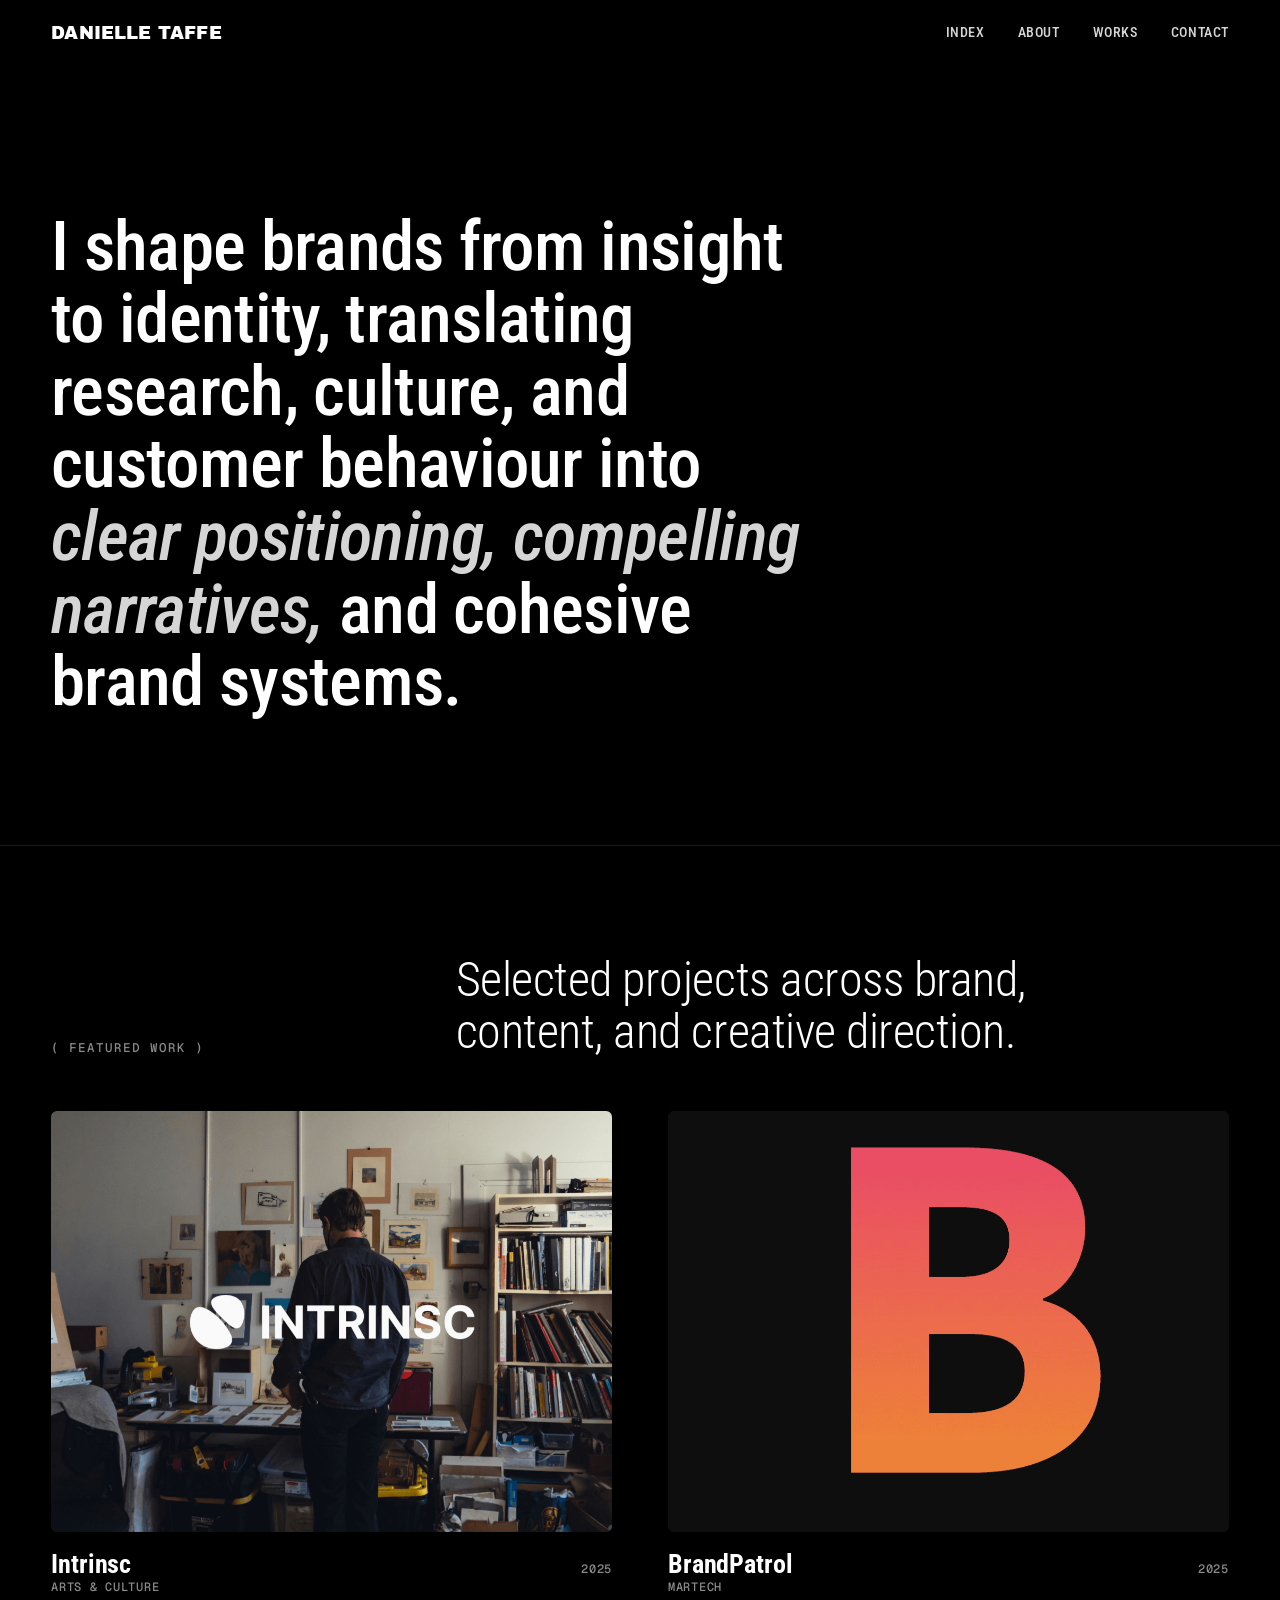
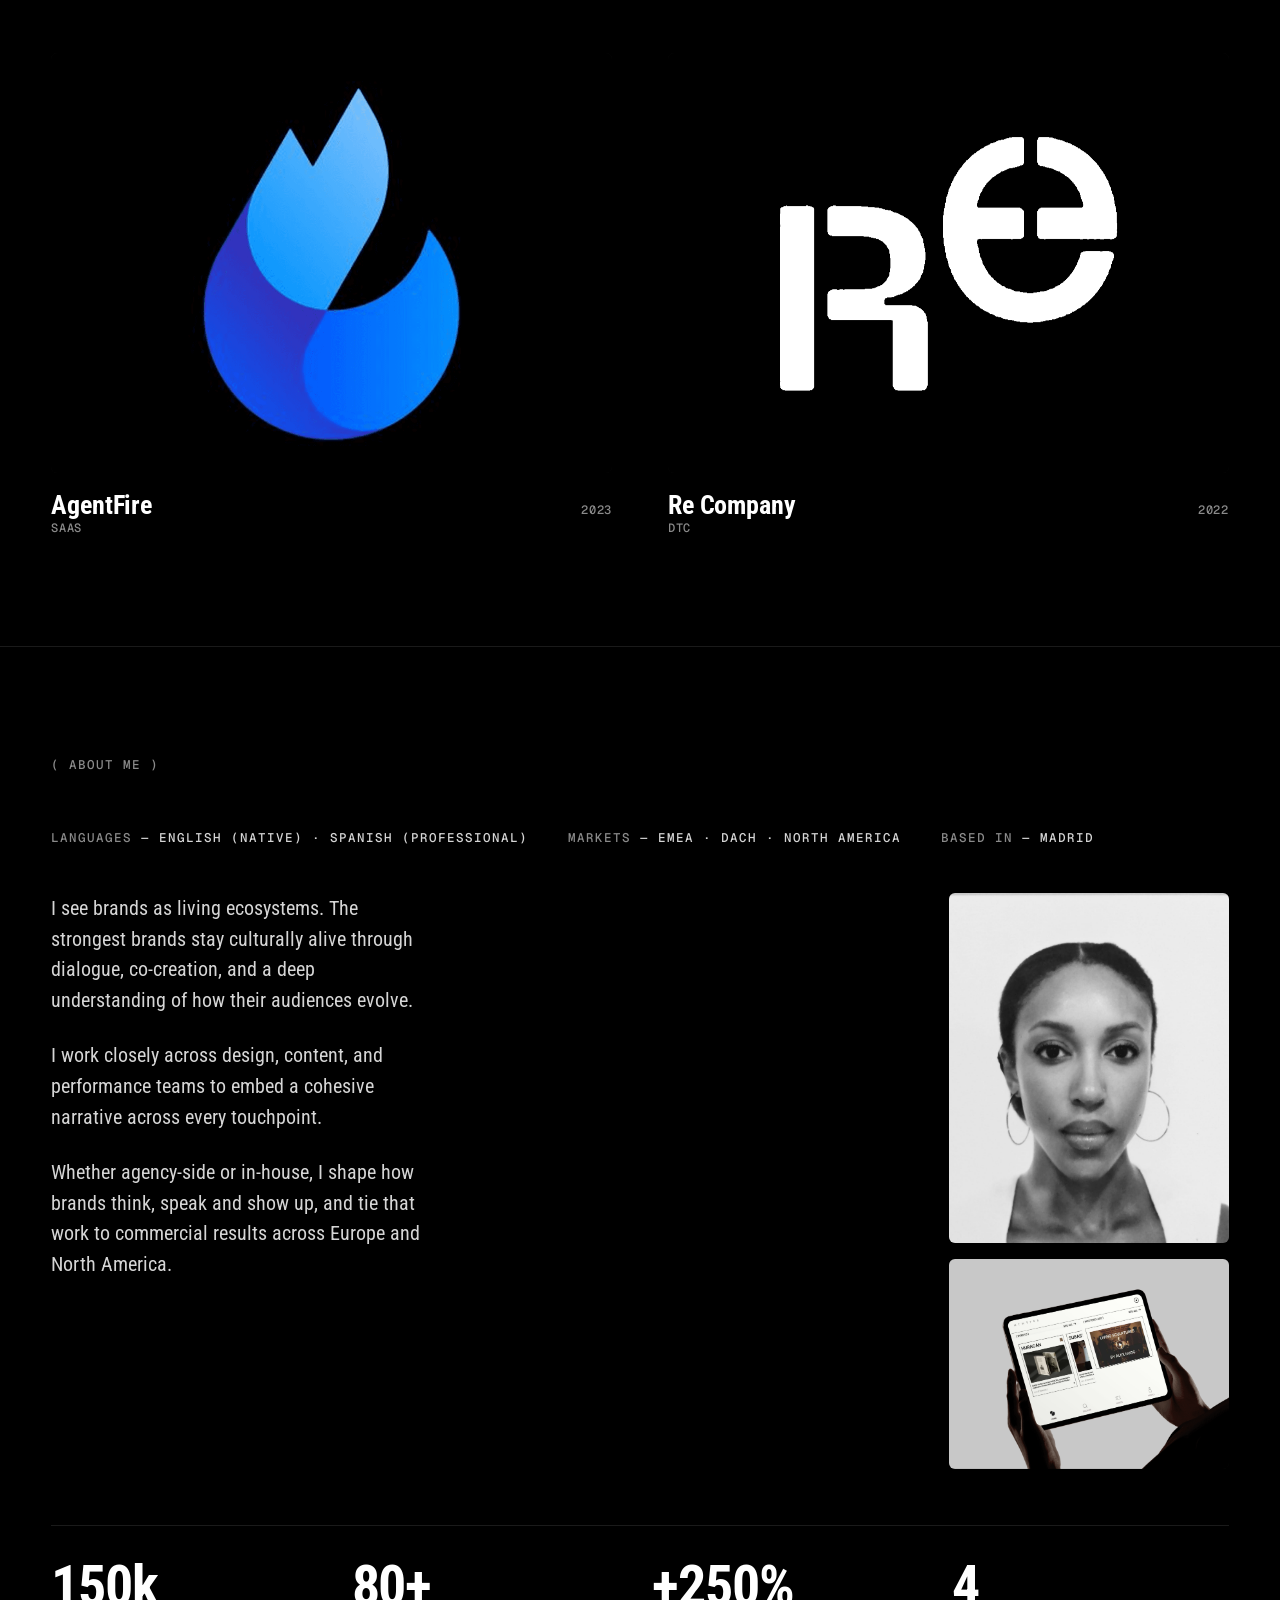
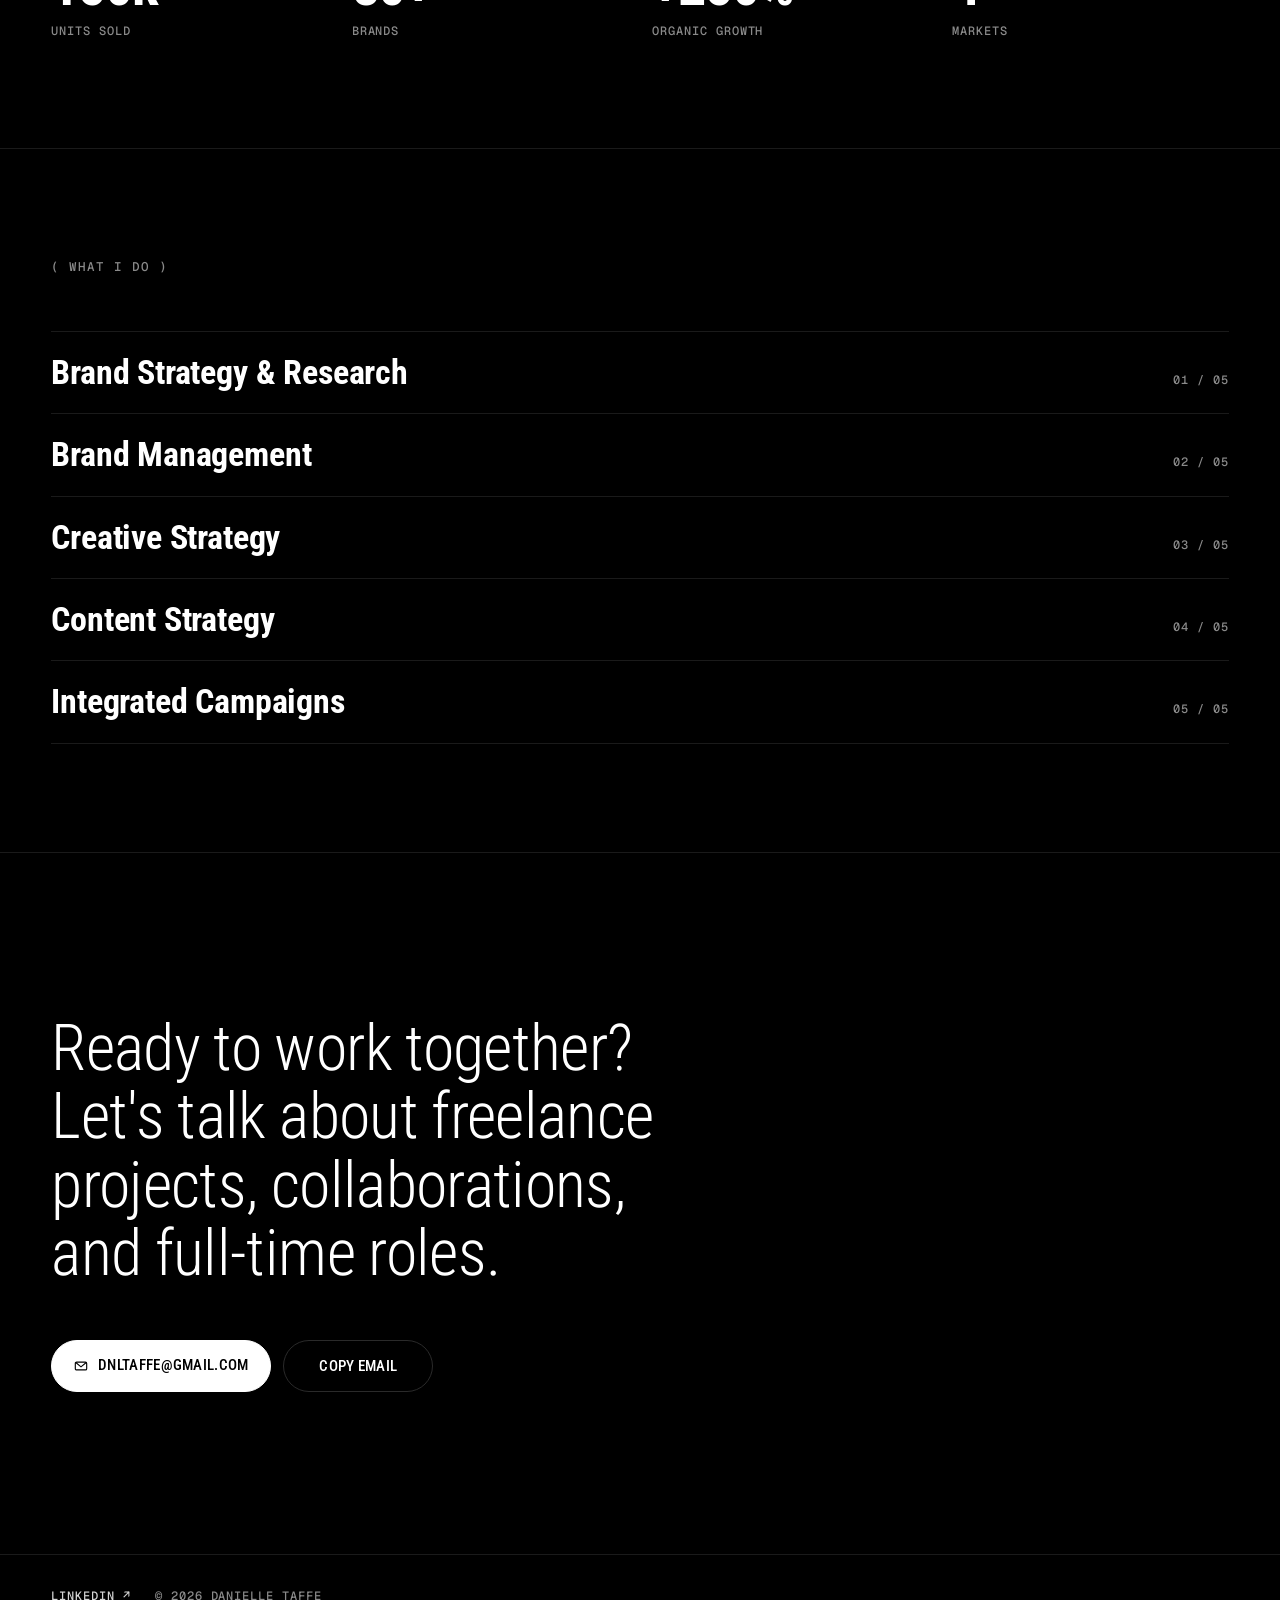
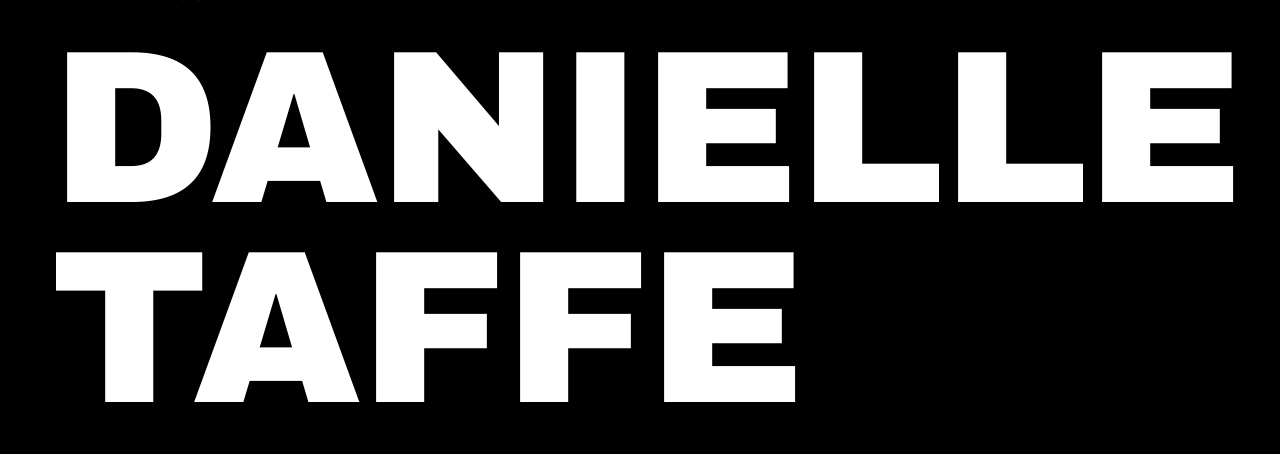
==== commit 1d3ae770: "Update index.html" ====
--- a/index.html
+++ b/index.html
@@ -3,7 +3,7 @@
 <head>
 <meta charset="utf-8" />
 <meta name="viewport" content="width=device-width, initial-scale=1" />
-<title>Danielle Taffe — Brand & Creative Strategist</title>
+<title>Danielle Taffe — Brand Manager & Brand Strategist</title>
 <meta name="description" content="Brand and Creative Strategist. I shape brands from insight to identity." />
 <link rel="preconnect" href="https://fonts.googleapis.com" />
 <link rel="preconnect" href="https://fonts.gstatic.com" crossorigin />
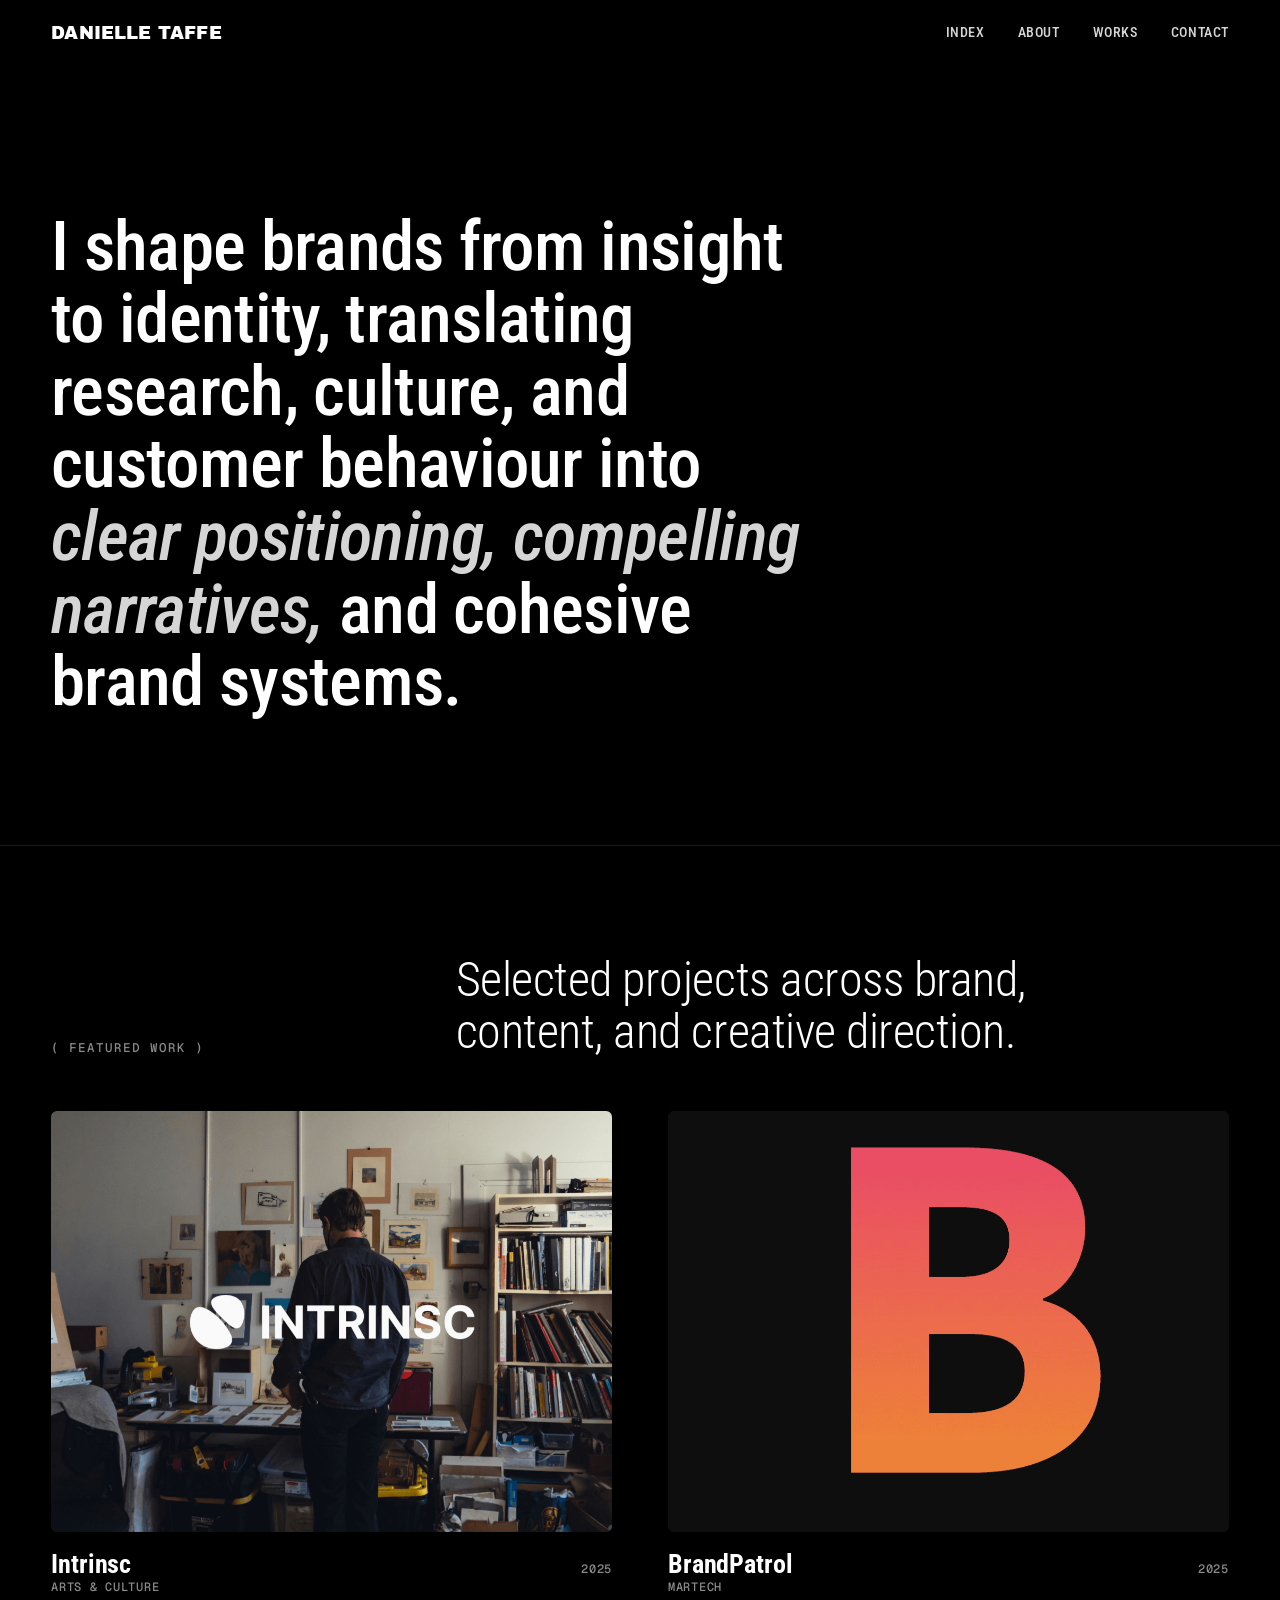
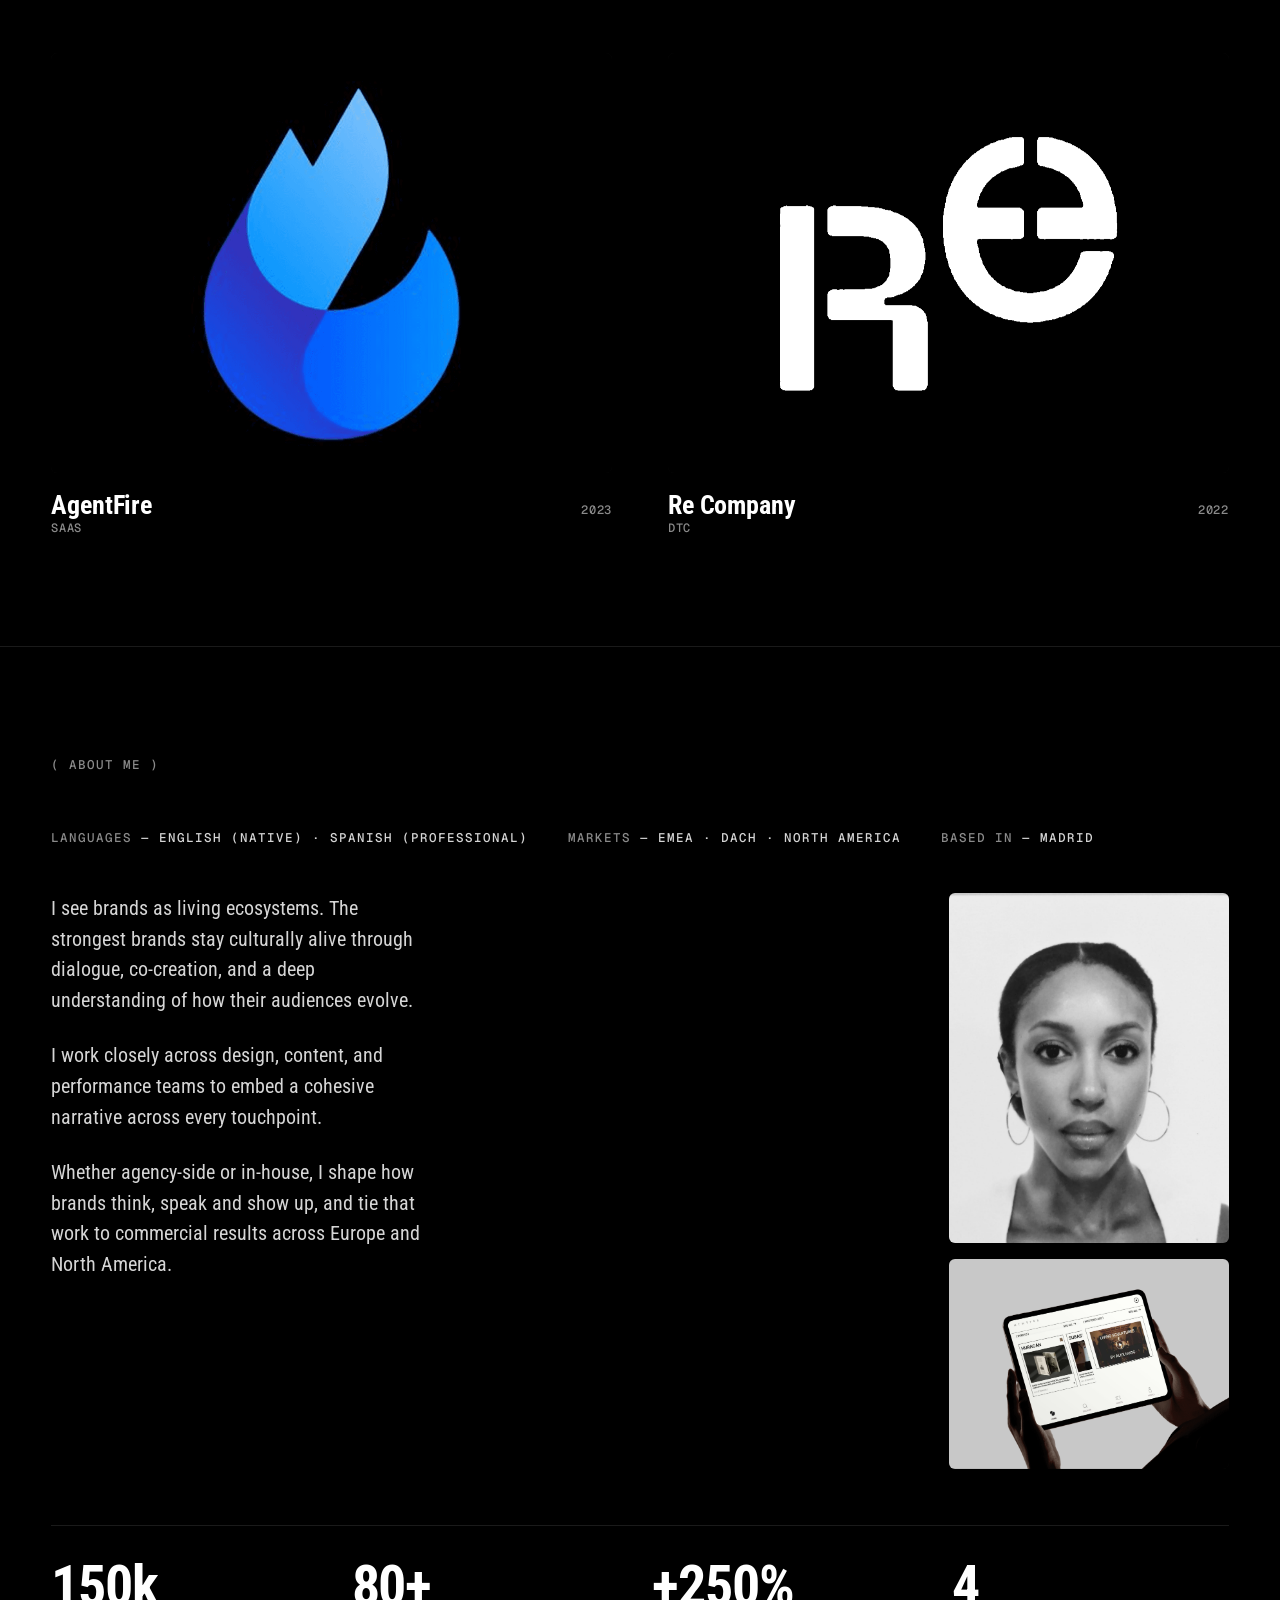
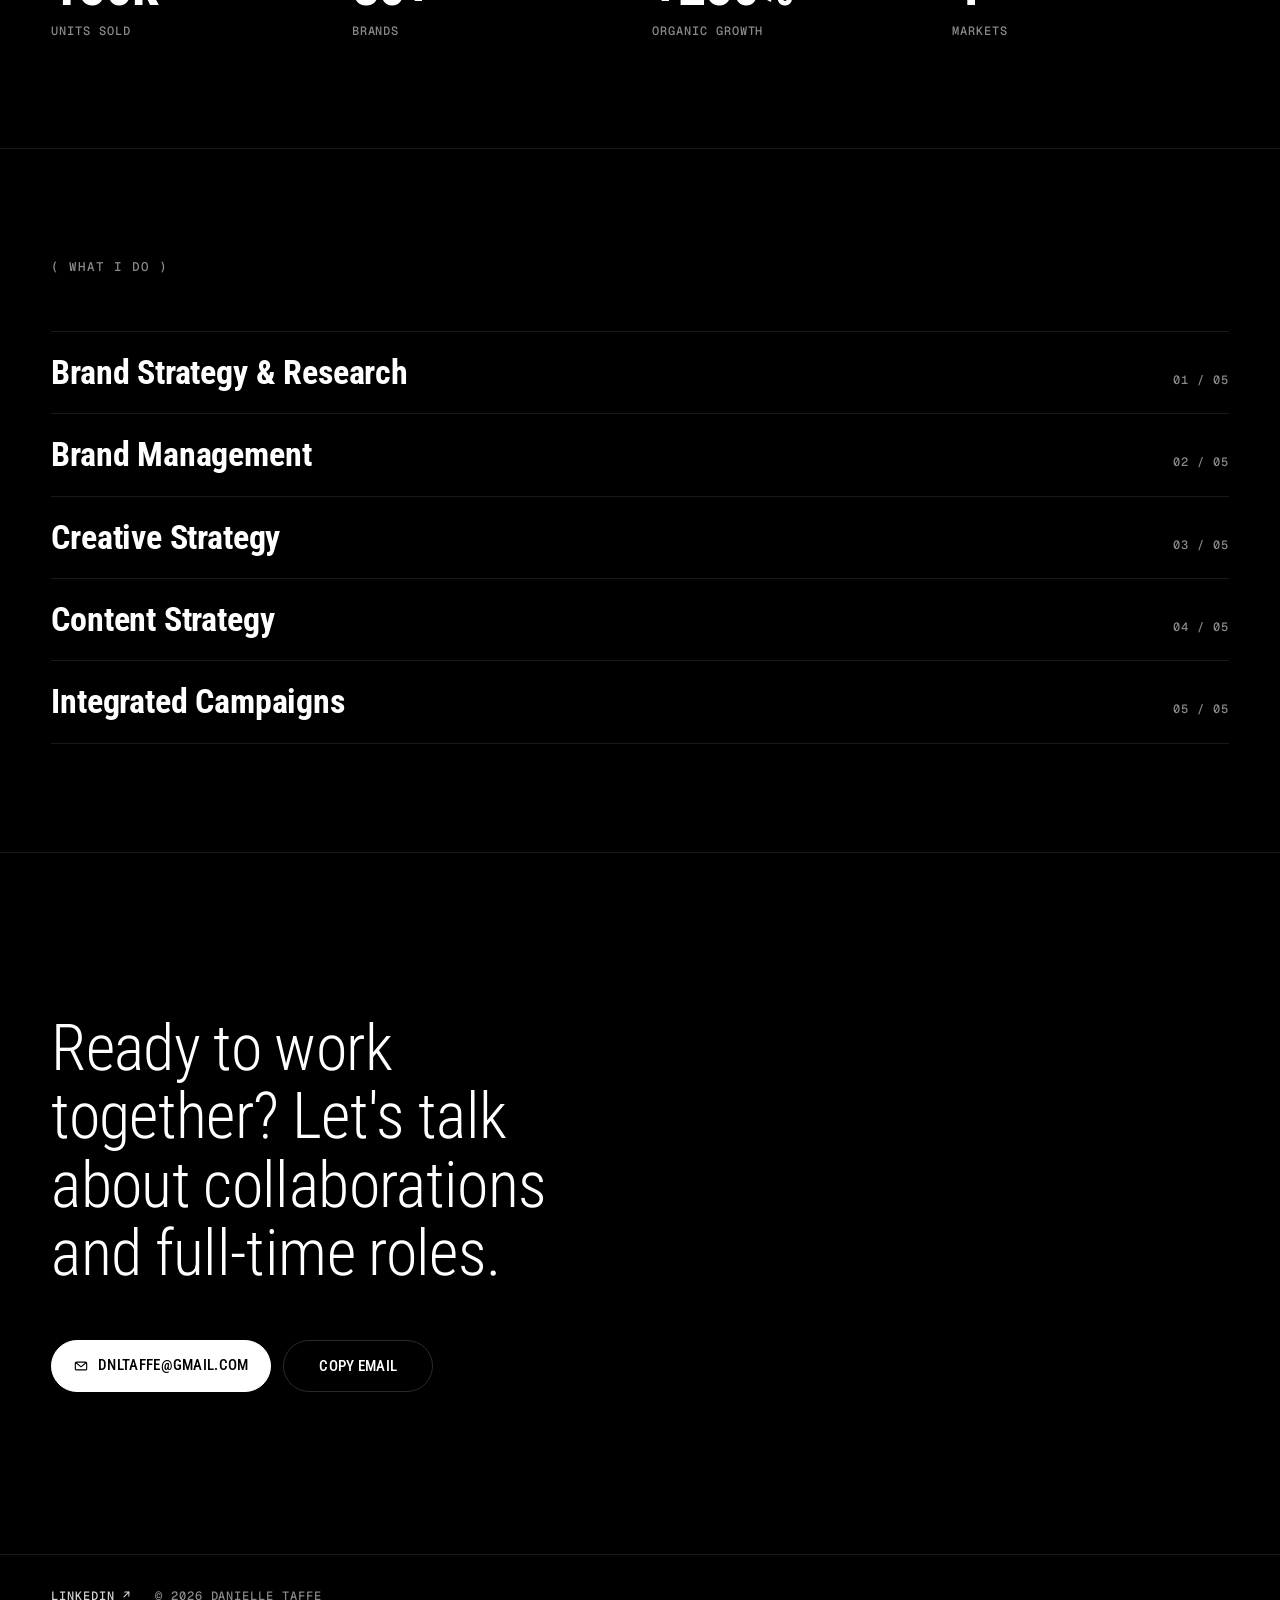
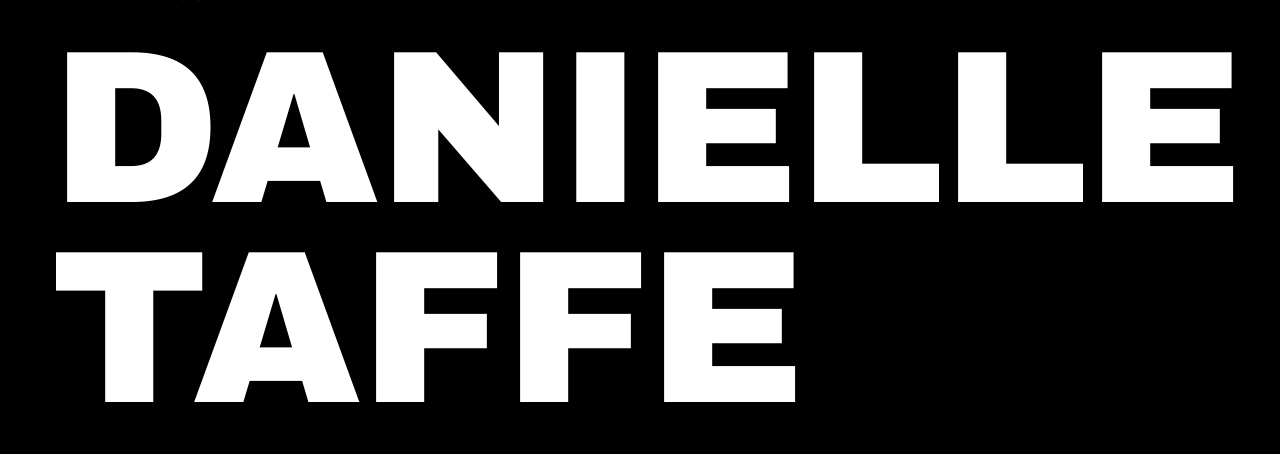
==== commit a38d683e: "Update index.html" ====
--- a/index.html
+++ b/index.html
@@ -163,7 +163,7 @@
   <!-- ────────────── CONTACT ────────────── -->
   <section class="contact">
     <div class="container">
-      <h2 class="reveal" style="font-weight: 300">Ready to work together? Let's talk about freelance projects, collaborations, and full-time roles.</h2>
+      <h2 class="reveal" style="font-weight: 300">Ready to work together? Let's talk about collaborations and full-time roles.</h2>
       <div class="contact-actions reveal" data-delay="1">
         <a href="mailto:dnltaffe@gmail.com" class="btn">
           <svg class="icon-mail" viewBox="0 0 16 16" fill="none" stroke="currentColor" stroke-width="1.3"><rect x="1.5" y="3.5" width="13" height="9" rx="1.5"/><path d="M2 4l6 5 6-5"/></svg>
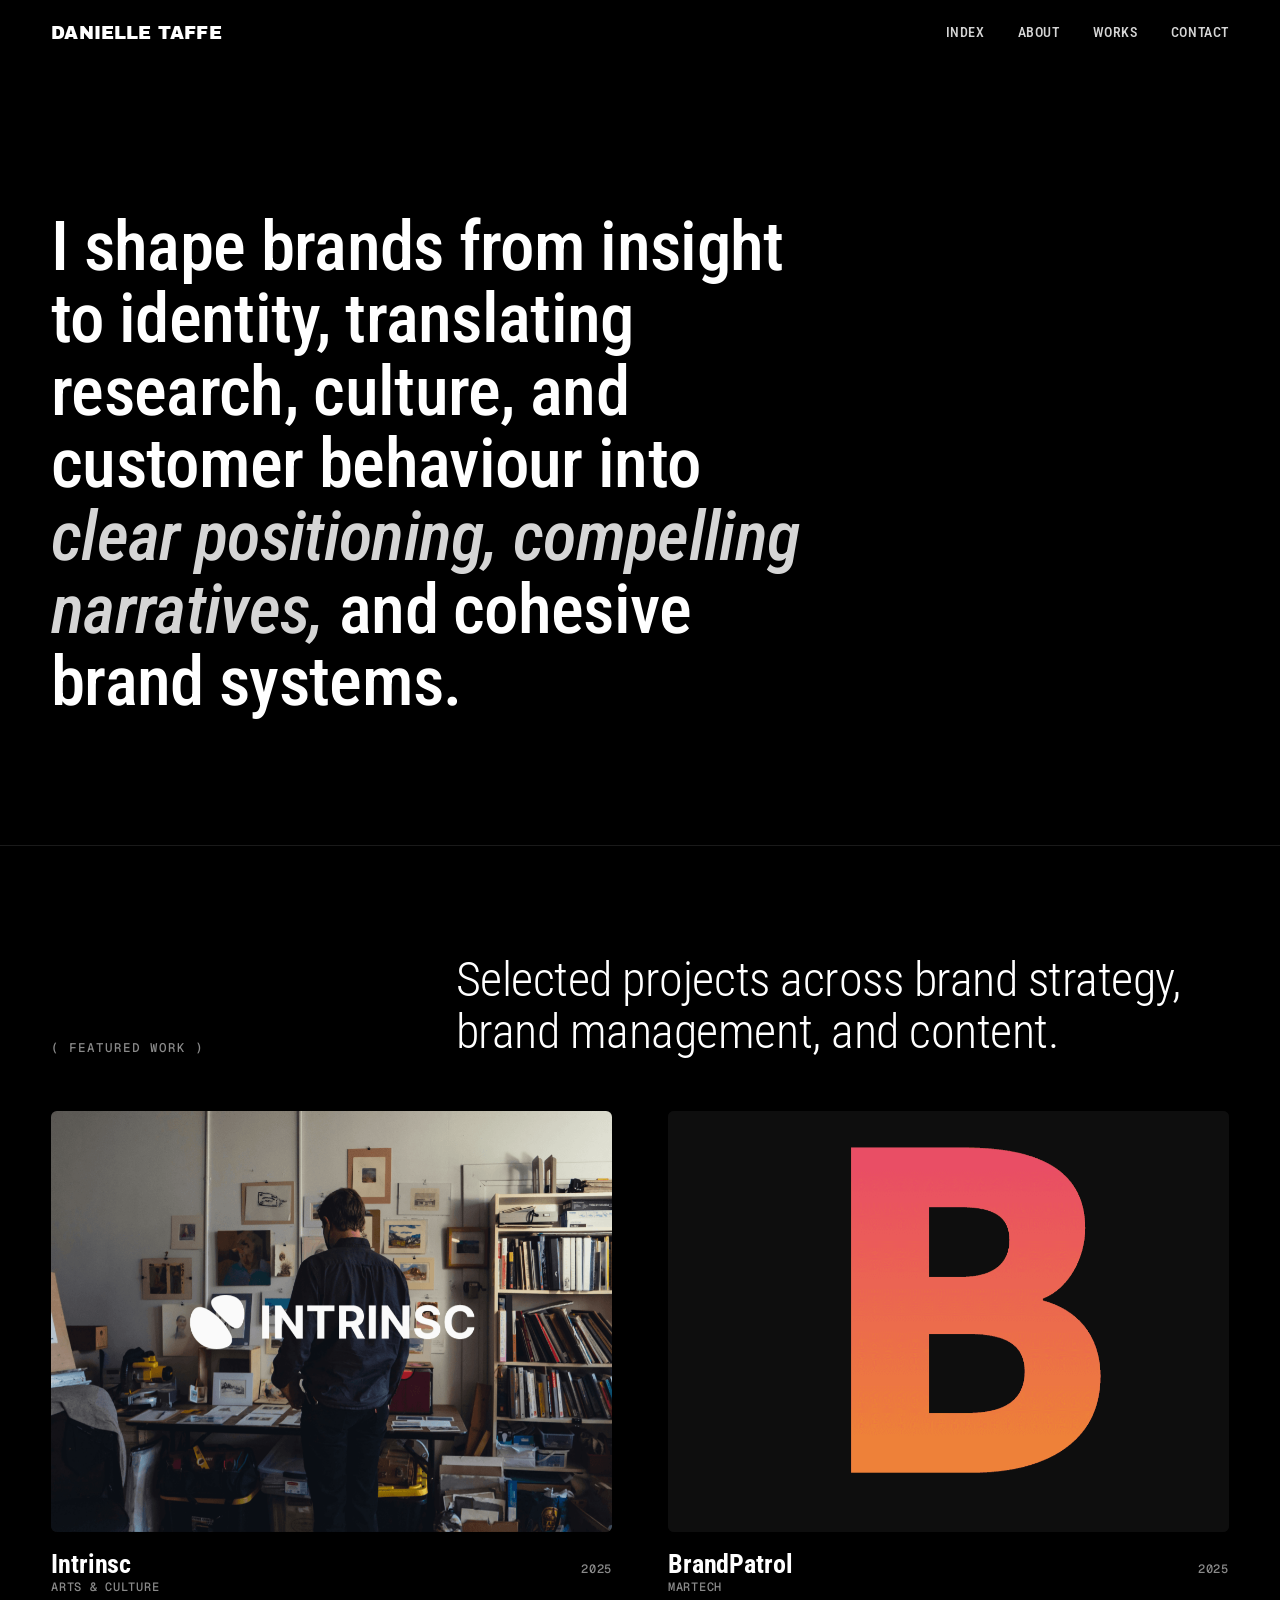
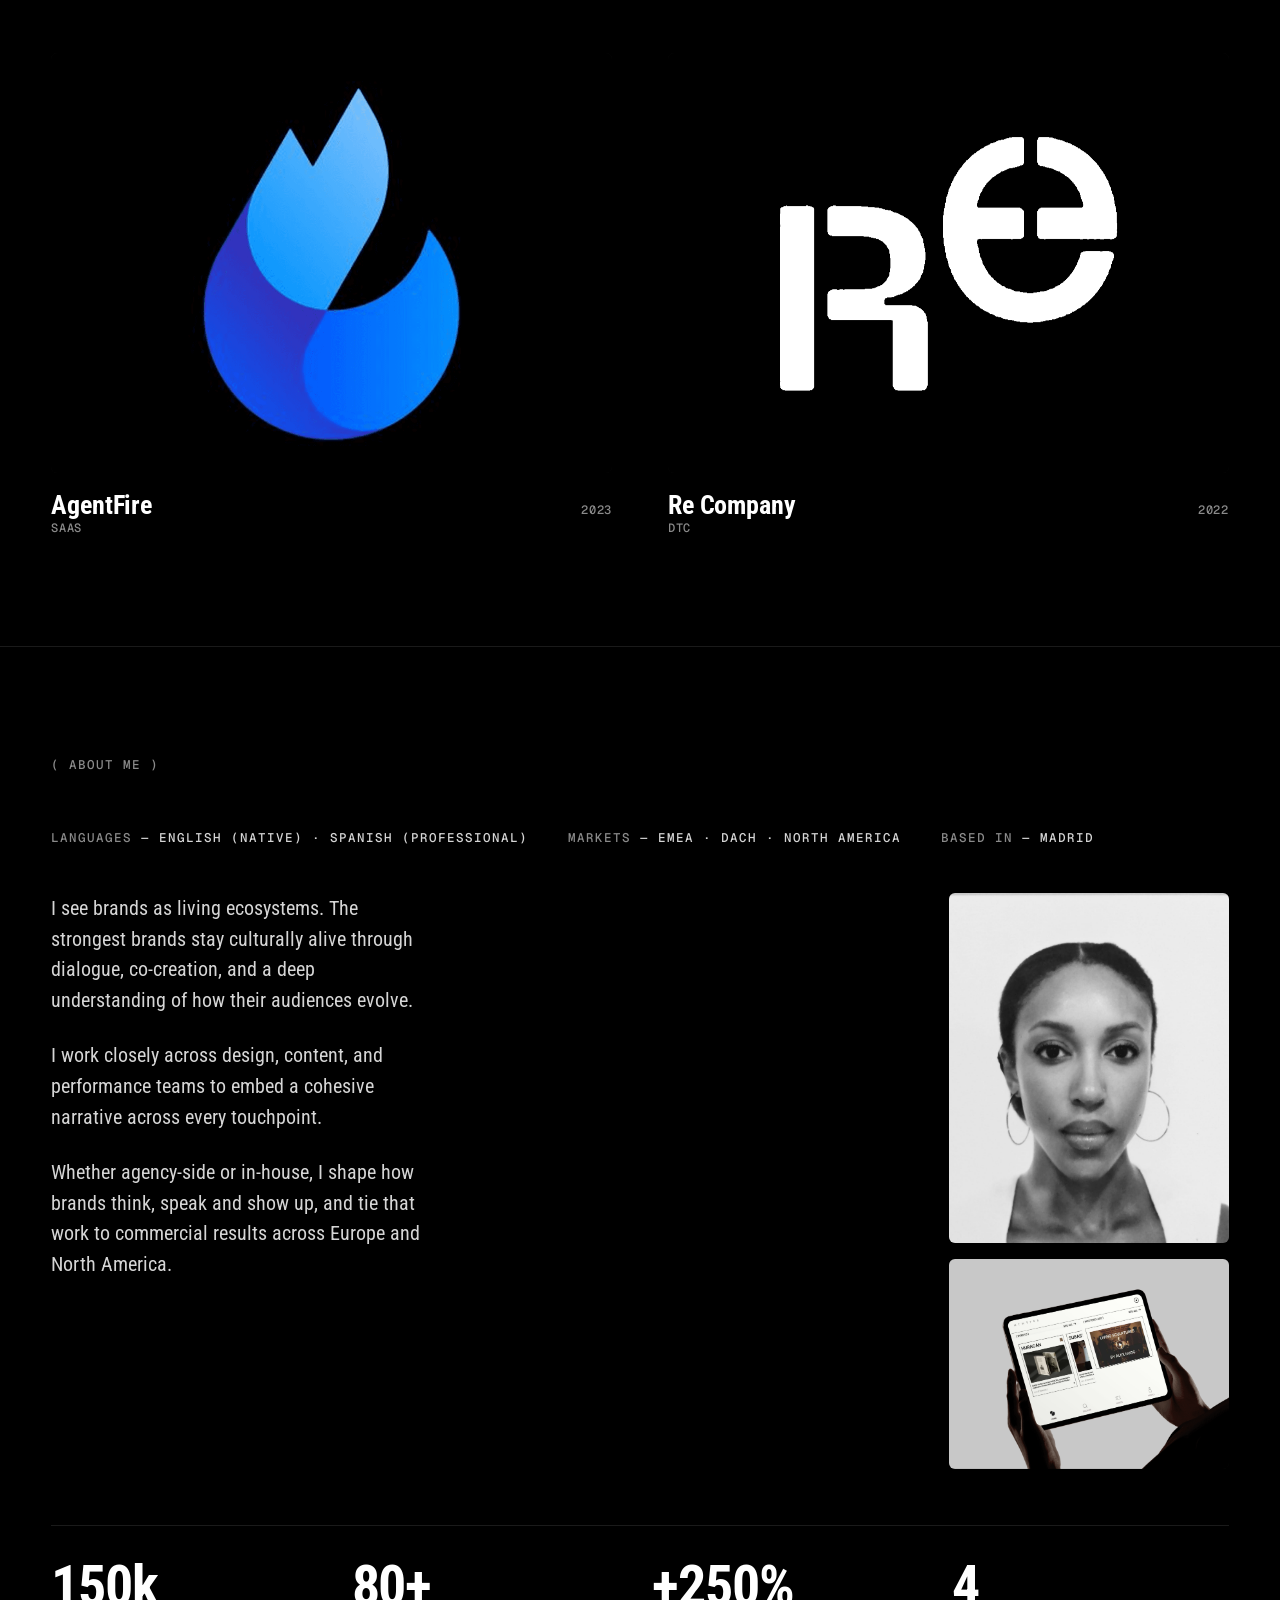
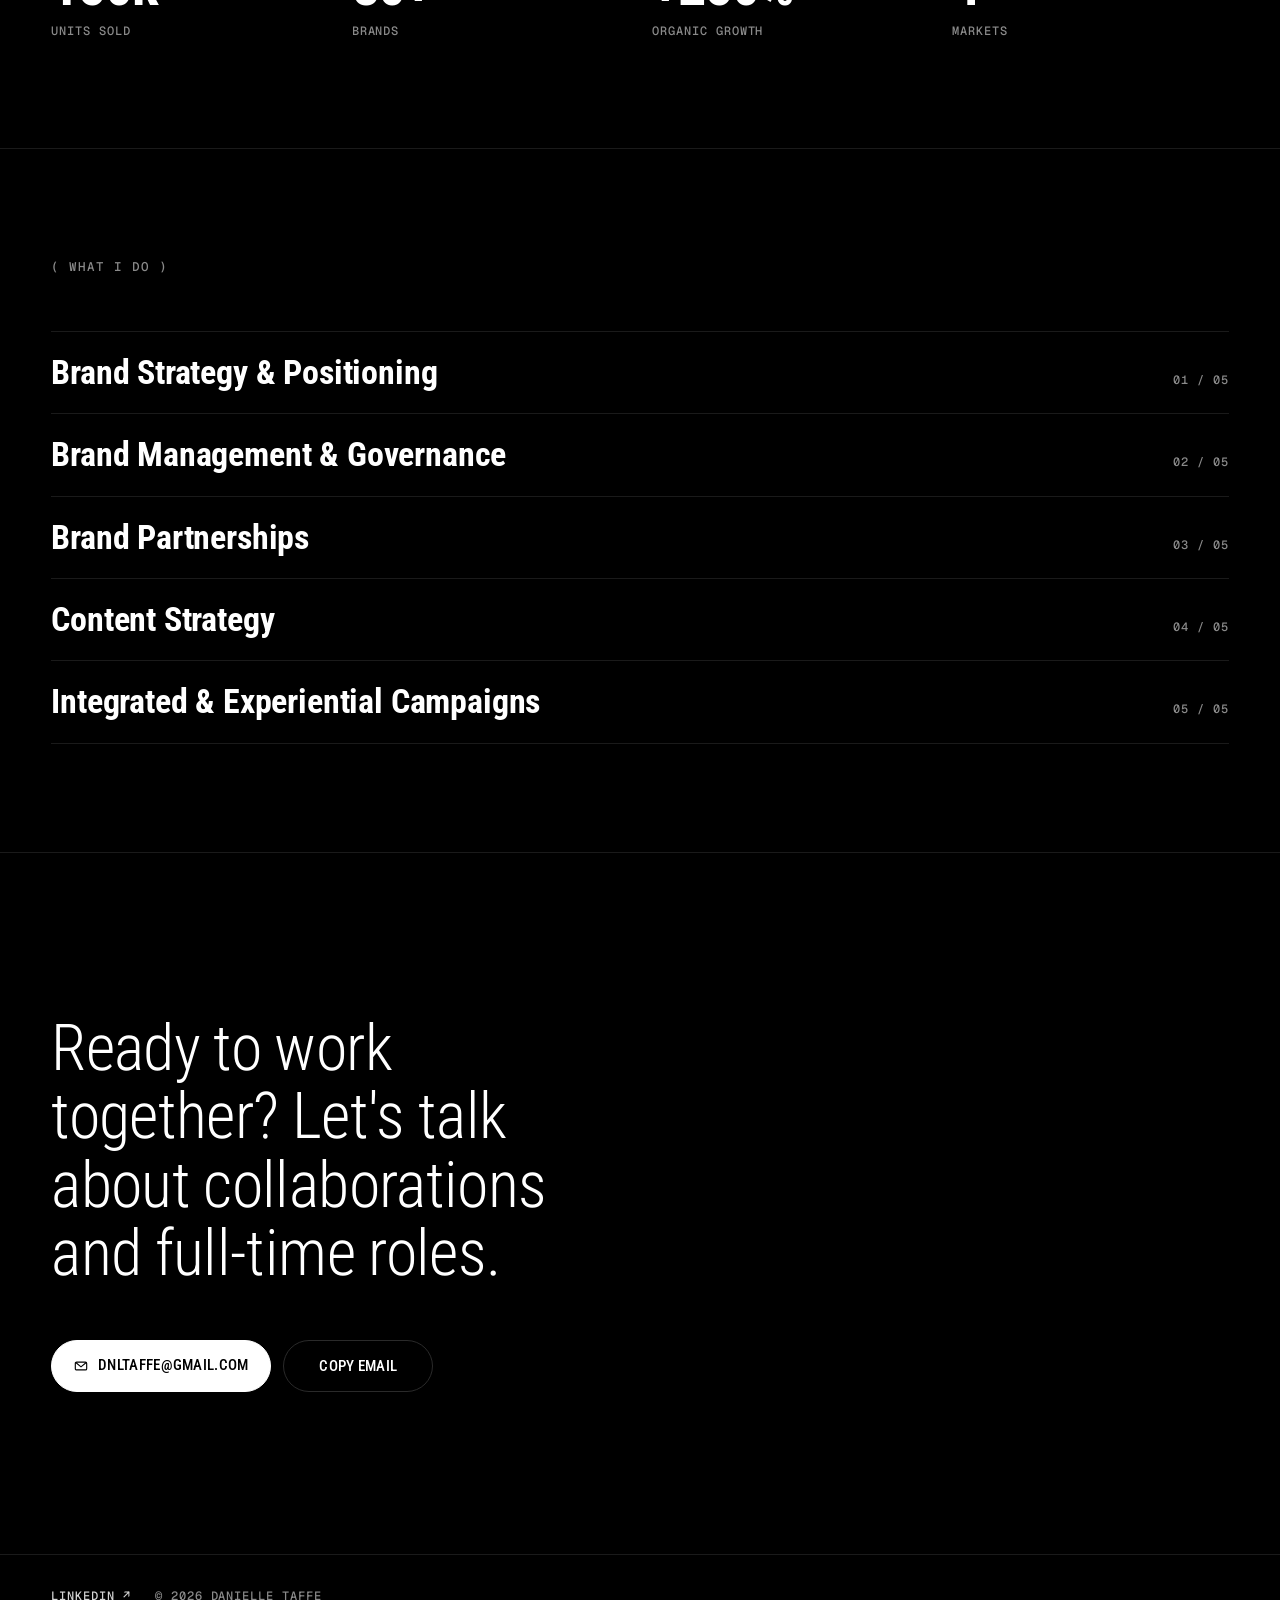
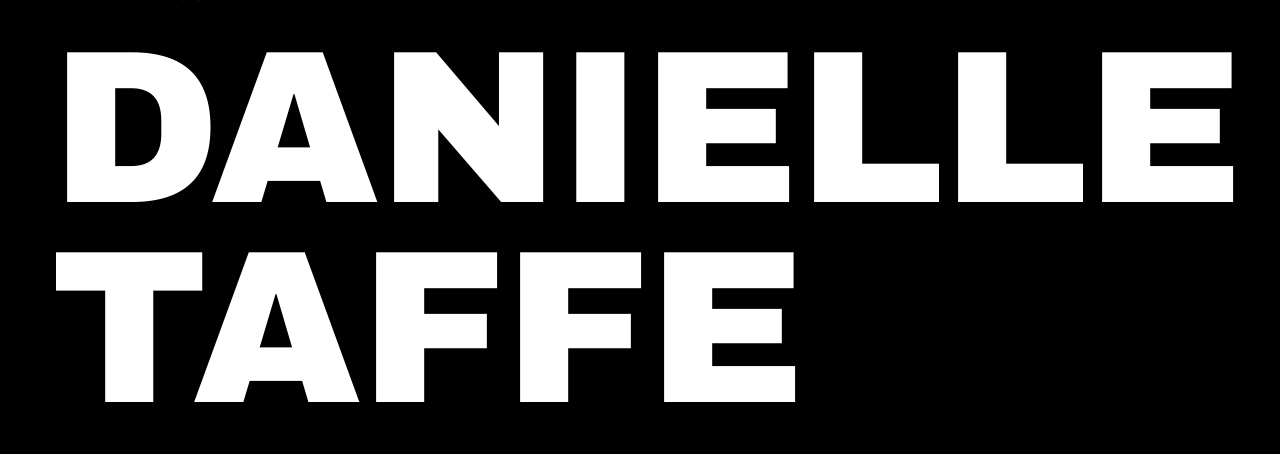
==== commit fb6db54c: "Update index.html" ====
--- a/index.html
+++ b/index.html
@@ -39,7 +39,7 @@
     <div class="container">
       <div class="section-head reveal">
         <span class="section-label">( Featured work )</span>
-        <h2 class="section-title" style="font-weight: 300">Selected projects across brand, content, and creative direction.</h2>
+        <h2 class="section-title" style="font-weight: 300">Selected projects across brand strategy, brand management, and content.</h2>
       </div>
 
       <div class="projects two-up">
@@ -151,11 +151,11 @@
       </div>
 
       <ul class="cap-list">
-        <li class="reveal"><span>Brand Strategy &amp; Research</span><span class="num">01 / 05</span></li>
-        <li class="reveal" data-delay="1"><span>Brand Management</span><span class="num">02 / 05</span></li>
-        <li class="reveal" data-delay="2"><span>Creative Strategy</span><span class="num">03 / 05</span></li>
+        <li class="reveal"><span>Brand Strategy &amp; Positioning</span><span class="num">01 / 05</span></li>
+        <li class="reveal" data-delay="1"><span>Brand Management &amp; Governance</span><span class="num">02 / 05</span></li>
+        <li class="reveal" data-delay="2"><span>Brand Partnerships</span><span class="num">03 / 05</span></li>
         <li class="reveal" data-delay="3"><span>Content Strategy</span><span class="num">04 / 05</span></li>
-        <li class="reveal" data-delay="4"><span>Integrated Campaigns</span><span class="num">05 / 05</span></li>
+        <li class="reveal" data-delay="4"><span>Integrated & Experiential Campaigns</span><span class="num">05 / 05</span></li>
       </ul>
     </div>
   </section>
